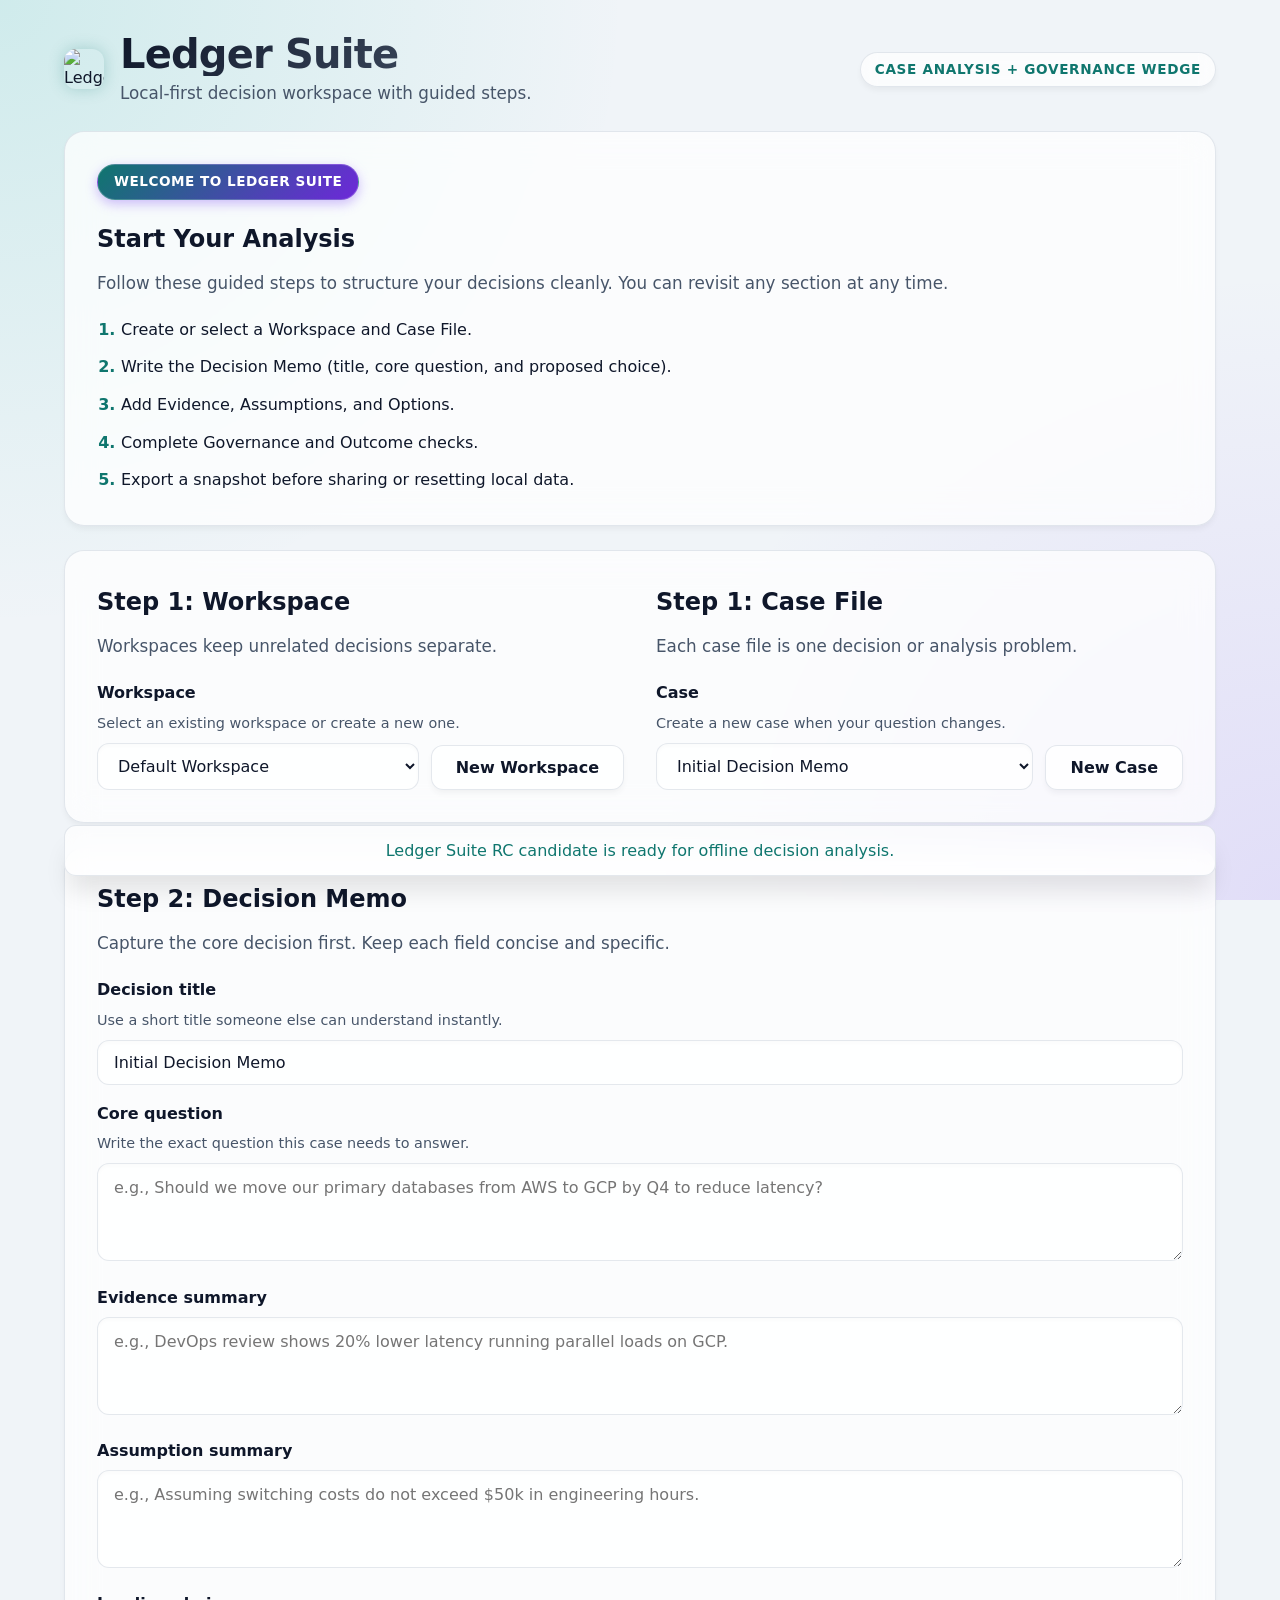
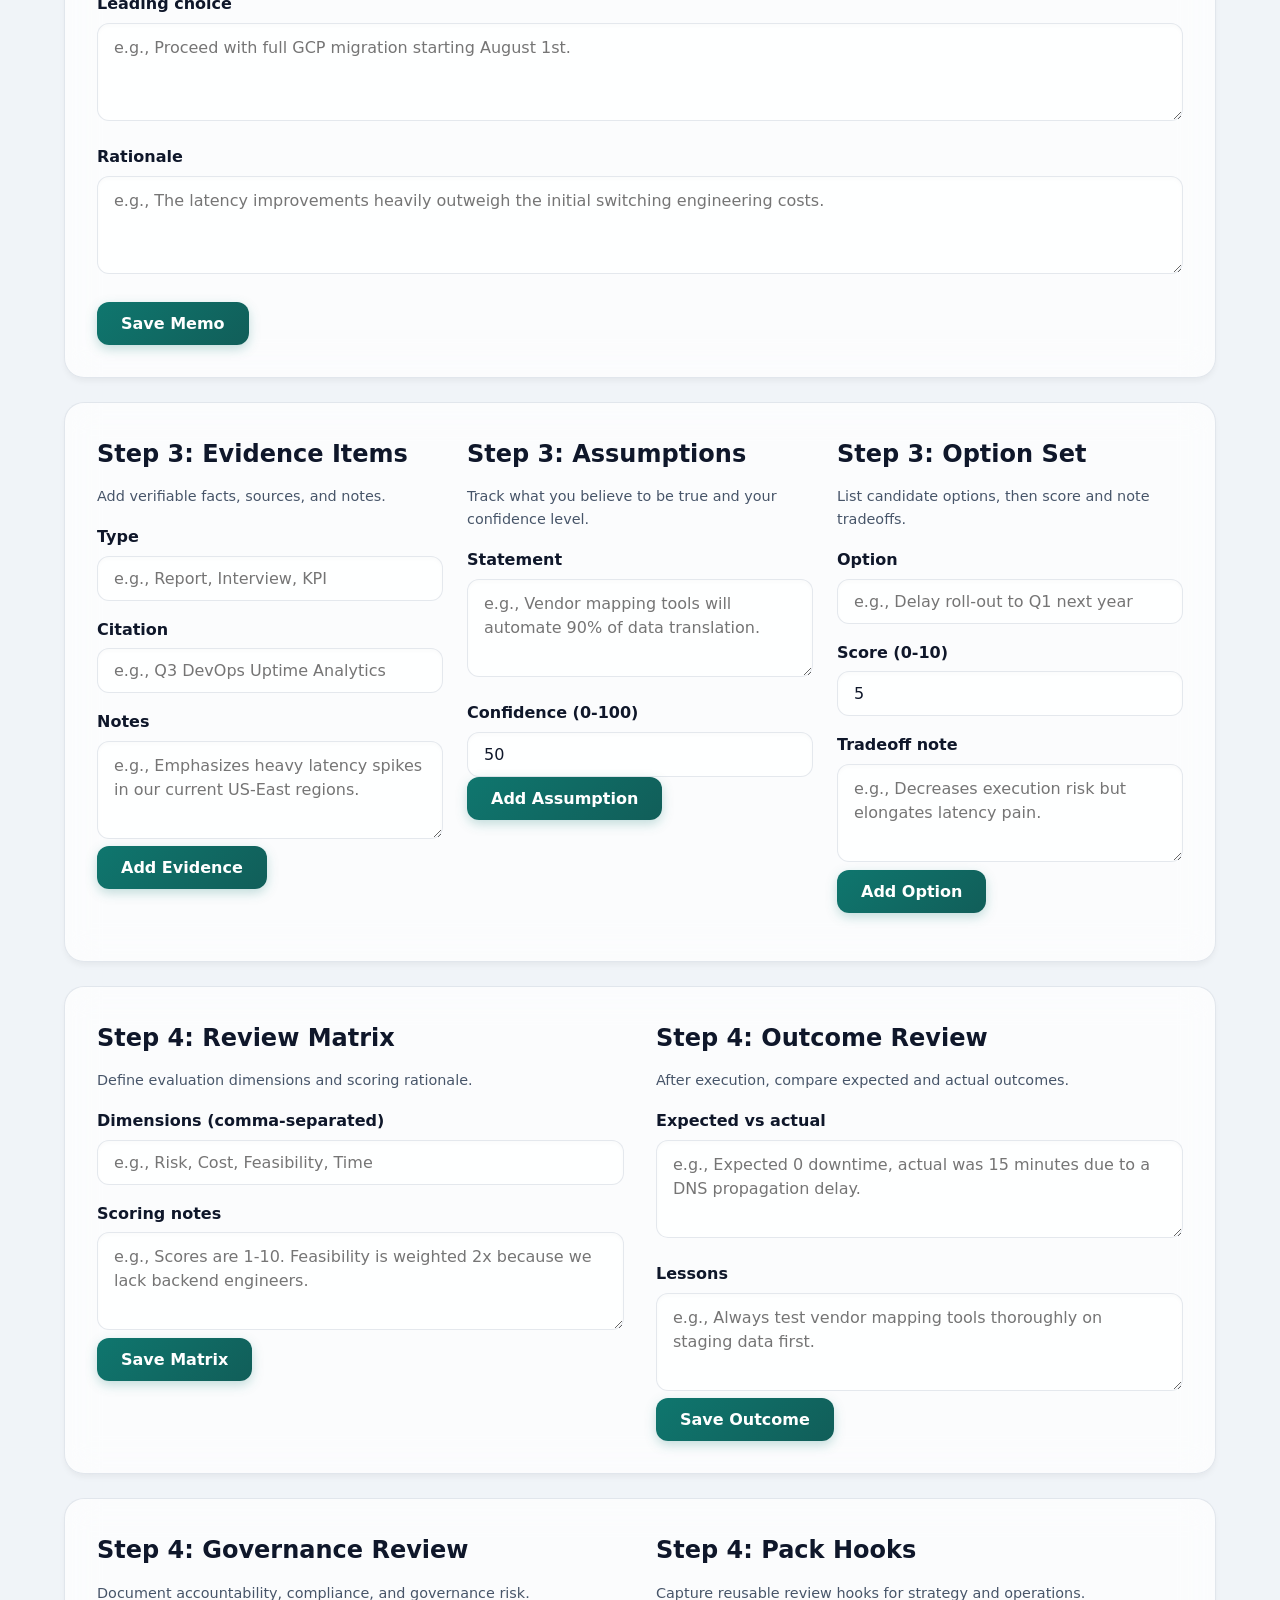
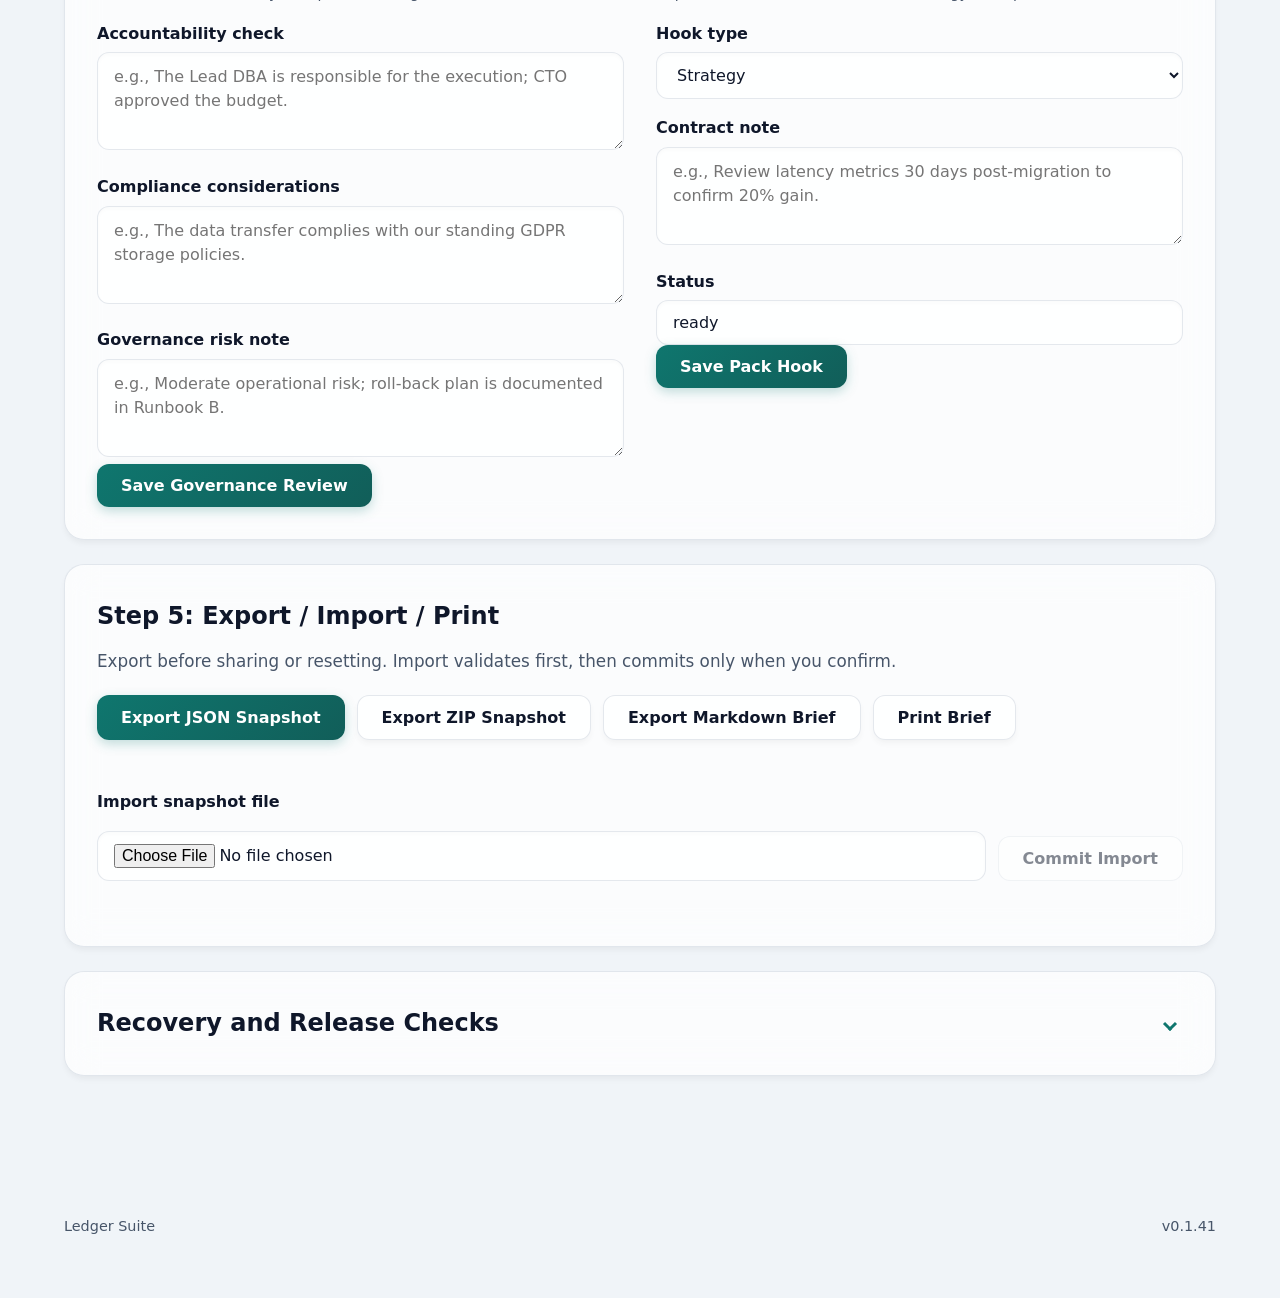
==== index.html @ b40a40df "Add files via upload" ====
<!doctype html>
<html lang="en">
  <head>
    <meta charset="UTF-8" />
    <meta name="viewport" content="width=device-width, initial-scale=1" />
    <meta name="theme-color" media="(prefers-color-scheme: light)" content="#f0f4f8" />
    <meta name="theme-color" media="(prefers-color-scheme: dark)" content="#0f172a" />
    <meta name="description" content="Ledger Suite: local-first decision workspace with guided steps and inline instructions." />
    <meta http-equiv="Content-Security-Policy" content="default-src 'self'; img-src 'self' data:; style-src 'self' 'unsafe-inline' https://fonts.googleapis.com; font-src 'self' https://fonts.gstatic.com data:; script-src 'self'; connect-src 'self'; object-src 'none'; base-uri 'self'; form-action 'self'" />
    <title>Ledger Suite</title>
    <link rel="icon" type="image/png" sizes="32x32" href=".resources/Ledger_32.png" />
    <link rel="apple-touch-icon" sizes="128x128" href=".resources/Ledger_128.png" />
    <link rel="manifest" href="manifest.webmanifest" />
    <!-- Modern Google Fonts -->
    <link rel="preconnect" href="https://fonts.googleapis.com" />
    <link rel="preconnect" href="https://fonts.gstatic.com" crossorigin />
    <link href="https://fonts.googleapis.com/css2?family=Outfit:wght@300;400;500;600;700&display=swap" rel="stylesheet" />
    <link rel="stylesheet" href="styles.css" />
  </head>
  <body>
    <a class="skip-link" href="#main-content">Skip to main content</a>

    <header class="app-header">
      <img src=".resources/Ledger_64.png" alt="Ledger Suite logo" width="40" height="40" />
      <div>
        <h1>Ledger Suite</h1>
        <p>Local-first decision workspace with guided steps.</p>
      </div>
      <span class="chip">Case Analysis + Governance Wedge</span>
    </header>

    <main id="main-content">
      <section class="panel">
        <div class="hero-badge">Welcome to Ledger Suite</div>
        <h2>Start Your Analysis</h2>
        <p class="panel-lead">Follow these guided steps to structure your decisions cleanly. You can revisit any section at any time.</p>
        <ol class="guide-list">
          <li>Create or select a Workspace and Case File.</li>
          <li>Write the Decision Memo (title, core question, and proposed choice).</li>
          <li>Add Evidence, Assumptions, and Options.</li>
          <li>Complete Governance and Outcome checks.</li>
          <li>Export a snapshot before sharing or resetting local data.</li>
        </ol>
      </section>

      <section class="panel split">
        <div>
          <h2>Step 1: Workspace</h2>
          <p class="panel-lead">Workspaces keep unrelated decisions separate.</p>
          <label for="workspace-select">Workspace</label>
          <p class="inline-help">Select an existing workspace or create a new one.</p>
          <div class="row">
            <select id="workspace-select" aria-label="Workspace"></select>
            <button id="new-workspace-btn" type="button" class="secondary">New Workspace</button>
          </div>
        </div>

        <div>
          <h2>Step 1: Case File</h2>
          <p class="panel-lead">Each case file is one decision or analysis problem.</p>
          <label for="case-select">Case</label>
          <p class="inline-help">Create a new case when your question changes.</p>
          <div class="row">
            <select id="case-select" aria-label="Case file"></select>
            <button id="new-case-btn" type="button" class="secondary">New Case</button>
          </div>
        </div>
      </section>

      <section class="panel">
        <h2>Step 2: Decision Memo</h2>
        <p class="panel-lead">Capture the core decision first. Keep each field concise and specific.</p>
        <form id="memo-form" novalidate>
          <label for="memo-title">Decision title</label>
          <p class="inline-help">Use a short title someone else can understand instantly.</p>
          <input id="memo-title" name="title" type="text" maxlength="120" required  placeholder="e.g., Migrate Infrastructure to GCP" />

          <label for="memo-question">Core question</label>
          <p class="inline-help">Write the exact question this case needs to answer.</p>
          <textarea id="memo-question" name="question" rows="3" maxlength="500" required placeholder="e.g., Should we move our primary databases from AWS to GCP by Q4 to reduce latency?" ></textarea>

          <label for="memo-evidence-summary">Evidence summary</label>
          <textarea id="memo-evidence-summary" name="evidenceSummary" rows="3" maxlength="1200" placeholder="e.g., DevOps review shows 20% lower latency running parallel loads on GCP." ></textarea>

          <label for="memo-assumption-summary">Assumption summary</label>
          <textarea id="memo-assumption-summary" name="assumptionSummary" rows="3" maxlength="1200" placeholder="e.g., Assuming switching costs do not exceed $50k in engineering hours." ></textarea>

          <label for="memo-choice">Leading choice</label>
          <textarea id="memo-choice" name="choice" rows="3" maxlength="800" placeholder="e.g., Proceed with full GCP migration starting August 1st." ></textarea>

          <label for="memo-rationale">Rationale</label>
          <textarea id="memo-rationale" name="rationale" rows="3" maxlength="1200" placeholder="e.g., The latency improvements heavily outweigh the initial switching engineering costs." ></textarea>

          <div class="actions" role="group" aria-label="Memo actions">
            <button type="submit">Save Memo</button>
          </div>
        </form>
      </section>

      <section class="panel split-three">
        <div>
          <h2>Step 3: Evidence Items</h2>
          <p class="inline-help">Add verifiable facts, sources, and notes.</p>
          <form id="evidence-form" novalidate>
            <label for="evidence-kind">Type</label>
            <input id="evidence-kind" name="kind" type="text" maxlength="40" placeholder="e.g., Report, Interview, KPI" required />
            <label for="evidence-citation">Citation</label>
            <input id="evidence-citation" name="citation" type="text" maxlength="140" required  placeholder="e.g., Q3 DevOps Uptime Analytics" />
            <label for="evidence-notes">Notes</label>
            <textarea id="evidence-notes" name="notes" rows="3" maxlength="500" placeholder="e.g., Emphasizes heavy latency spikes in our current US-East regions." ></textarea>
            <button type="submit">Add Evidence</button>
          </form>
          <ul id="evidence-list" class="item-list" aria-label="Evidence list"></ul>
        </div>

        <div>
          <h2>Step 3: Assumptions</h2>
          <p class="inline-help">Track what you believe to be true and your confidence level.</p>
          <form id="assumption-form" novalidate>
            <label for="assumption-statement">Statement</label>
            <textarea id="assumption-statement" name="statement" rows="3" maxlength="300" placeholder="e.g., Vendor mapping tools will automate 90% of data translation." required></textarea>
            <label for="assumption-confidence">Confidence (0-100)</label>
            <input id="assumption-confidence" name="confidence" type="number" min="0" max="100" step="1" value="50" required />
            <button type="submit">Add Assumption</button>
          </form>
          <ul id="assumption-list" class="item-list" aria-label="Assumption list"></ul>
        </div>

        <div>
          <h2>Step 3: Option Set</h2>
          <p class="inline-help">List candidate options, then score and note tradeoffs.</p>
          <form id="option-form" novalidate>
            <label for="option-name">Option</label>
            <input id="option-name" name="name" type="text" maxlength="80" required  placeholder="e.g., Delay roll-out to Q1 next year" />
            <label for="option-score">Score (0-10)</label>
            <input id="option-score" name="score" type="number" min="0" max="10" step="0.1" value="5" required />
            <label for="option-tradeoff">Tradeoff note</label>
            <textarea id="option-tradeoff" name="tradeoff" rows="3" maxlength="300" placeholder="e.g., Decreases execution risk but elongates latency pain." ></textarea>
            <button type="submit">Add Option</button>
          </form>
          <ul id="option-list" class="item-list" aria-label="Option list"></ul>
        </div>
      </section>

      <section class="panel split">
        <div>
          <h2>Step 4: Review Matrix</h2>
          <p class="inline-help">Define evaluation dimensions and scoring rationale.</p>
          <form id="matrix-form">
            <label for="matrix-dimensions">Dimensions (comma-separated)</label>
            <input id="matrix-dimensions" name="dimensions" type="text" maxlength="300" placeholder="e.g., Risk, Cost, Feasibility, Time" />
            <label for="matrix-notes">Scoring notes</label>
            <textarea id="matrix-notes" name="notes" rows="3" maxlength="600" placeholder="e.g., Scores are 1-10. Feasibility is weighted 2x because we lack backend engineers." ></textarea>
            <button type="submit">Save Matrix</button>
          </form>
        </div>

        <div>
          <h2>Step 4: Outcome Review</h2>
          <p class="inline-help">After execution, compare expected and actual outcomes.</p>
          <form id="outcome-form">
            <label for="outcome-expected">Expected vs actual</label>
            <textarea id="outcome-expected" name="expectedVsActual" rows="3" maxlength="700" placeholder="e.g., Expected 0 downtime, actual was 15 minutes due to a DNS propagation delay." ></textarea>
            <label for="outcome-lessons">Lessons</label>
            <textarea id="outcome-lessons" name="lessons" rows="3" maxlength="700" placeholder="e.g., Always test vendor mapping tools thoroughly on staging data first." ></textarea>
            <button type="submit">Save Outcome</button>
          </form>
        </div>
      </section>

      <section class="panel split">
        <div>
          <h2>Step 4: Governance Review</h2>
          <p class="inline-help">Document accountability, compliance, and governance risk.</p>
          <form id="governance-form">
            <label for="governance-accountability">Accountability check</label>
            <textarea id="governance-accountability" name="accountability" rows="3" maxlength="700" placeholder="e.g., The Lead DBA is responsible for the execution; CTO approved the budget." ></textarea>
            <label for="governance-compliance">Compliance considerations</label>
            <textarea id="governance-compliance" name="compliance" rows="3" maxlength="700" placeholder="e.g., The data transfer complies with our standing GDPR storage policies." ></textarea>
            <label for="governance-risk">Governance risk note</label>
            <textarea id="governance-risk" name="riskNote" rows="3" maxlength="700" placeholder="e.g., Moderate operational risk; roll-back plan is documented in Runbook B." ></textarea>
            <button type="submit">Save Governance Review</button>
          </form>
        </div>

        <div>
          <h2>Step 4: Pack Hooks</h2>
          <p class="inline-help">Capture reusable review hooks for strategy and operations.</p>
          <form id="pack-hook-form">
            <label for="pack-hook-type">Hook type</label>
            <select id="pack-hook-type" name="hookType">
              <option value="strategy">Strategy</option>
              <option value="operations">Operations</option>
              <option value="financial-performance">Financial/Performance</option>
              <option value="ethics-tradeoff">Ethics/Tradeoff</option>
              <option value="innovation-sustainability">Innovation/Sustainability</option>
            </select>
            <label for="pack-hook-contract">Contract note</label>
            <textarea id="pack-hook-contract" name="contractNote" rows="3" maxlength="600" placeholder="e.g., Review latency metrics 30 days post-migration to confirm 20% gain." ></textarea>
            <label for="pack-hook-status">Status</label>
            <input id="pack-hook-status" name="status" type="text" maxlength="60" value="ready"  placeholder="e.g., pending, ready, blocked" />
            <button type="submit">Save Pack Hook</button>
          </form>
          <ul id="pack-hook-list" class="item-list" aria-label="Pack hook list"></ul>
        </div>
      </section>

      <section class="panel">
        <h2>Step 5: Export / Import / Print</h2>
        <p class="panel-lead">Export before sharing or resetting. Import validates first, then commits only when you confirm.</p>
        <div class="actions">
          <button type="button" id="export-json-btn">Export JSON Snapshot</button>
          <button type="button" id="export-zip-btn" class="secondary">Export ZIP Snapshot</button>
          <button type="button" id="export-md-btn" class="secondary">Export Markdown Brief</button>
          <button type="button" id="print-brief-btn" class="secondary">Print Brief</button>
        </div>
        <p id="opfs-status" class="status" aria-live="polite"></p>
        <label for="import-file">Import snapshot file</label>
        <div class="row import-row">
          <input id="import-file" type="file" accept="application/json,.zip,application/zip" />
          <button id="commit-import-btn" type="button" class="secondary" disabled>Commit Import</button>
        </div>
        <p id="import-preview" class="status" aria-live="polite"></p>
      </section>

      <details class="panel expandable-panel">
        <summary>
          <h2>Recovery and Release Checks</h2>
          <span class="chevron"></span>
        </summary>
        <div class="panel-content">
          <p class="inline-help">Use these controls if local data is inconsistent, storage is full, or an update is pending.</p>
        <p id="storage-health">Storage usage: checking...</p>
        <div class="actions">
          <button type="button" id="run-repair-btn" class="secondary">Run Integrity Repair</button>
          <button type="button" id="reset-local-btn" class="secondary">Reset Local Data</button>
          <button type="button" id="clear-cache-btn" class="secondary">Clear App Cache</button>
          <button type="button" id="run-rc-check-btn">Run RC Check</button>
          <button type="button" id="apply-update-btn" disabled>Apply Update</button>
        </div>
        <p id="rc-check-output" class="status"></p>
        </div>
      </details>

      <article id="print-brief" class="print-brief" aria-label="Printable brief"></article>

      <p id="status" aria-live="polite" class="status global-status"></p>
    </main>

    <footer>
      <span>Ledger Suite</span>
      <span id="app-version">v0.1.41</span>
    </footer>

    <script src="app.js" defer></script>
  </body>
</html>
---- styles.css ----
:root {
  /* Premium Dynamic Theme - Light by Default */
  --bg-color: #f0f4f8;
  --text-main: #0f172a;
  --text-muted: #475569;
  --surface: rgba(255, 255, 255, 0.75);
  --surface-border: rgba(148, 163, 184, 0.25);
  --surface-hover: rgba(255, 255, 255, 0.95);
  
  --accent: #0f766e;
  --accent-hover: #115e59;
  --accent-glow: rgba(15, 118, 110, 0.25);
  --accent-secondary: #6d28d9;
  
  --danger: #ef4444;
  --danger-hover: #dc2626;

  --shadow-sm: 0 4px 6px -1px rgba(0, 0, 0, 0.05);
  --shadow-lg: 0 20px 25px -5px rgba(0, 0, 0, 0.1);
  
  --radius-sm: 8px;
  --radius-md: 12px;
  --radius-lg: 20px;
  --radius-full: 9999px;
  
  --transition: 0.3s cubic-bezier(0.4, 0, 0.2, 1);
  --font-family: 'Outfit', system-ui, -apple-system, sans-serif;
}

@media (prefers-color-scheme: dark) {
  :root {
    --bg-color: #0f172a;
    --text-main: #f8fafc;
    --text-muted: #94a3b8;
    --surface: rgba(30, 41, 59, 0.65);
    --surface-border: rgba(255, 255, 255, 0.08);
    --surface-hover: rgba(51, 65, 85, 0.85);
    
    --accent: #14b8a6;
    --accent-hover: #0d9488;
    --accent-glow: rgba(20, 184, 166, 0.4);
    --accent-secondary: #8b5cf6;
    
    --shadow-sm: 0 4px 6px -1px rgba(0, 0, 0, 0.3);
    --shadow-lg: 0 20px 25px -5px rgba(0, 0, 0, 0.5);
  }
}

* {
  box-sizing: border-box;
  margin: 0;
  padding: 0;
}

body {
  font-family: var(--font-family);
  color: var(--text-main);
  background-color: var(--bg-color);
  background-image: 
    radial-gradient(circle at 0% 0%, rgba(20, 184, 166, 0.15), transparent 40%),
    radial-gradient(circle at 100% 100%, rgba(139, 92, 246, 0.15), transparent 40%);
  background-attachment: fixed;
  min-height: 100vh;
  line-height: 1.6;
  -webkit-font-smoothing: antialiased;
  padding-bottom: 40px;
}

.skip-link {
  position: absolute;
  left: -999px;
  top: 16px;
  z-index: 1000;
  background: var(--accent);
  color: #fff;
  padding: 12px 20px;
  border-radius: var(--radius-md);
  font-weight: 600;
  text-decoration: none;
  box-shadow: var(--shadow-lg);
  transition: left var(--transition);
  touch-action: manipulation;
}

.skip-link:focus {
  left: 16px;
}

.app-header {
  max-width: 1200px;
  margin: 32px auto 24px;
  padding: 0 24px;
  display: flex;
  gap: 16px;
  align-items: center;
  animation: slideDown 0.6s ease-out backwards;
}

.app-header img {
  border-radius: var(--radius-md);
  box-shadow: 0 0 15px var(--accent-glow);
  transition: transform var(--transition);
}

.app-header img:hover {
  transform: rotate(-10deg) scale(1.1);
}

h1 {
  font-size: clamp(1.75rem, 4vw, 2.5rem);
  font-weight: 700;
  letter-spacing: -0.02em;
  background: linear-gradient(135deg, var(--text-main), var(--text-muted));
  -webkit-background-clip: text;
  background-clip: text;
  -webkit-text-fill-color: transparent;
  line-height: 1.1;
  margin-bottom: 4px;
}

h2 {
  font-size: clamp(1.25rem, 2.5vw, 1.5rem);
  font-weight: 600;
  margin-bottom: 12px;
  color: var(--text-main);
}

p {
  color: var(--text-muted);
}

.app-header p {
  font-size: 1.05rem;
  font-weight: 400;
}

.chip {
  margin-left: auto;
  background: var(--surface);
  border: 1px solid var(--surface-border);
  color: var(--accent);
  border-radius: var(--radius-full);
  padding: 6px 14px;
  font-size: 0.85rem;
  font-weight: 600;
  letter-spacing: 0.05em;
  text-transform: uppercase;
  backdrop-filter: blur(8px);
  -webkit-backdrop-filter: blur(8px);
  box-shadow: var(--shadow-sm);
  animation: fadeIn 0.8s ease-out backwards;
}

/* Main Layout */
main {
  max-width: 1200px;
  margin: 0 auto;
  padding: 0 24px;
  display: grid;
  gap: 24px;
}

/* Glassmorphism Panels */
.panel {
  background: var(--surface);
  backdrop-filter: blur(16px);
  -webkit-backdrop-filter: blur(16px);
  border: 1px solid var(--surface-border);
  border-radius: var(--radius-lg);
  padding: clamp(20px, 4vw, 32px);
  box-shadow: var(--shadow-sm);
  transition: transform var(--transition), box-shadow var(--transition);
  animation: slideUp 0.6s ease-out backwards;
}

.panel:hover {
  transform: translateY(-2px);
  box-shadow: var(--shadow-lg);
}

/* Badge styling */

.hero-badge {
  display: inline-block;
  background: linear-gradient(135deg, var(--accent), var(--accent-secondary));
  padding: 6px 16px;
  border-radius: var(--radius-full);
  font-size: 0.85rem;
  font-weight: 700;
  letter-spacing: 0.5px;
  text-transform: uppercase;
  color: white;
  margin-bottom: 20px;
  box-shadow: 0 4px 12px rgba(139, 92, 246, 0.4);
  backdrop-filter: blur(12px);
  border: 1px solid rgba(255,255,255,0.2);
}

.expandable-panel summary {
  list-style: none;
  cursor: pointer;
  display: flex;
  justify-content: space-between;
  align-items: center;
  outline: none;
}
.expandable-panel summary::-webkit-details-marker {
  display: none;
}
.expandable-panel summary h2 {
  margin-bottom: 0;
}
.expandable-panel summary .chevron {
  display: block;
  width: 10px;
  height: 10px;
  border-right: 3px solid var(--accent);
  border-bottom: 3px solid var(--accent);
  transform: rotate(45deg);
  transition: transform var(--transition);
  margin-right: 8px;
}
.expandable-panel[open] summary .chevron {
  transform: rotate(225deg);
  margin-top: 4px;
}
.expandable-panel .panel-content {
  margin-top: 20px;
  border-top: 1px solid var(--surface-border);
  padding-top: 20px;
  animation: fadeIn 0.4s ease-out;
}

/* Stagger Animations */
.panel:nth-child(1) { animation-delay: 0.1s; }
.panel:nth-child(2) { animation-delay: 0.2s; }
.panel:nth-child(3) { animation-delay: 0.3s; }
.panel:nth-child(4) { animation-delay: 0.4s; }
.panel:nth-child(5) { animation-delay: 0.5s; }
.panel:nth-child(6) { animation-delay: 0.6s; }
.panel:nth-child(7) { animation-delay: 0.7s; }

.panel-lead {
  font-size: 1.05rem;
  margin-bottom: 20px;
}

.inline-help {
  font-size: 0.9rem;
  margin-bottom: 8px;
}

.guide-list {
  padding-left: 24px;
  display: grid;
  gap: 12px;
}

.guide-list li {
  color: var(--text-main);
  font-weight: 500;
}

.guide-list li::marker {
  color: var(--accent);
  font-weight: 700;
}

/* Grid Layouts */
.split {
  display: grid;
  grid-template-columns: 1fr 1fr;
  gap: 32px;
}

.split-three {
  display: grid;
  grid-template-columns: repeat(3, 1fr);
  gap: 24px;
}

/* Form Controls */
label {
  display: block;
  font-weight: 600;
  margin: 16px 0 6px;
  color: var(--text-main);
}

input,
textarea,
select,
button {
  font-family: inherit;
  font-size: 1rem;
  touch-action: manipulation;
}

input,
textarea,
select {
  width: 100%;
  background: var(--surface);
  color: var(--text-main);
  border: 1px solid var(--surface-border);
  border-radius: var(--radius-md);
  padding: 12px 16px;
  transition: all var(--transition);
  box-shadow: inset 0 2px 4px rgba(0,0,0,0.02);
}

textarea {
  resize: vertical;
  min-height: 80px;
  line-height: 1.5;
}

input:focus,
textarea:focus,
select:focus {
  outline: none;
  border-color: var(--accent);
  box-shadow: 0 0 0 3px var(--accent-glow);
  background: var(--surface-hover);
}

/* Buttons */
.row {
  display: grid;
  grid-template-columns: 1fr auto;
  gap: 12px;
  align-items: end;
}

.actions {
  margin-top: 20px;
  display: flex;
  gap: 12px;
  flex-wrap: wrap;
}

button {
  border: none;
  background: linear-gradient(135deg, var(--accent), var(--accent-hover));
  color: #fff;
  font-weight: 600;
  padding: 12px 24px;
  border-radius: var(--radius-md);
  cursor: pointer;
  display: inline-flex;
  align-items: center;
  justify-content: center;
  gap: 8px;
  transition: all var(--transition);
  box-shadow: 0 4px 12px var(--accent-glow);
  position: relative;
  overflow: hidden;
}

button::after {
  content: '';
  position: absolute;
  top: 0;
  left: -100%;
  width: 100%;
  height: 100%;
  background: linear-gradient(90deg, transparent, rgba(255,255,255,0.25), transparent);
  transition: left 0.5s ease;
}

button:hover::after {
  left: 100%;
}

button:hover {
  transform: translateY(-2px);
  box-shadow: 0 6px 16px var(--accent-glow);
}

button:active {
  transform: translateY(0);
}

button.secondary {
  background: var(--surface);
  color: var(--text-main);
  border: 1px solid var(--surface-border);
  box-shadow: var(--shadow-sm);
}

button.secondary:hover {
  background: var(--surface-hover);
  border-color: var(--text-muted);
}

button:disabled {
  opacity: 0.5;
  cursor: not-allowed;
  transform: none;
  box-shadow: none;
}

/* Lists */
.item-list {
  margin-top: 16px;
  padding-left: 0;
  list-style: none;
  max-height: 200px;
  overflow-y: auto;
  display: flex;
  flex-direction: column;
  gap: 8px;
  scroll-padding: 8px;
}

.item-list li {
  background: var(--surface-border);
  padding: 10px 14px;
  border-radius: var(--radius-sm);
  font-size: 0.95rem;
  border-left: 4px solid var(--accent);
  animation: slideIn 0.3s ease-out backwards;
}

/* Status Elements */
.status {
  margin-top: 12px;
  font-size: 0.9rem;
  color: var(--accent);
  min-height: 1.5em;
  font-weight: 500;
}

.global-status {
  text-align: center;
  font-size: 1rem;
  padding: 12px;
  background: var(--surface);
  border-radius: var(--radius-md);
  border: 1px solid var(--surface-border);
  backdrop-filter: blur(12px);
  -webkit-backdrop-filter: blur(12px);
  position: sticky;
  bottom: 24px;
  z-index: 10;
  box-shadow: var(--shadow-lg);
  margin-top: 24px;
}

.global-status:empty {
  display: none;
}

.import-row {
  margin-top: 16px;
}

.print-brief {
  display: none;
  padding: 40px;
  background: #fff;
  color: #000;
  border-radius: var(--radius-md);
}

.print-brief h2,
.print-brief h3 {
  margin-top: 20px;
  color: #000;
}

.print-brief ul {
  padding-left: 20px;
}

footer {
  max-width: 1200px;
  margin: 40px auto 20px;
  padding: 0 24px;
  display: flex;
  justify-content: space-between;
  color: var(--text-muted);
  font-size: 0.9rem;
  font-weight: 500;
}

/* Animations */
@keyframes fadeIn {
  from { opacity: 0; }
  to { opacity: 1; }
}

@keyframes slideDown {
  from { opacity: 0; transform: translateY(-20px); }
  to { opacity: 1; transform: translateY(0); }
}

@keyframes slideUp {
  from { opacity: 0; transform: translateY(20px); }
  to { opacity: 1; transform: translateY(0); }
}

@keyframes slideIn {
  from { opacity: 0; transform: translateX(-10px); }
  to { opacity: 1; transform: translateX(0); }
}

/* Scrollbar Styling */
::-webkit-scrollbar {
  width: 8px;
  height: 8px;
}

::-webkit-scrollbar-track {
  background: transparent;
}

::-webkit-scrollbar-thumb {
  background: rgba(148, 163, 184, 0.4);
  border-radius: var(--radius-full);
}

::-webkit-scrollbar-thumb:hover {
  background: rgba(148, 163, 184, 0.6);
}

/* Responsive */
@media (prefers-reduced-motion: reduce) {
  *, ::before, ::after {
    animation-duration: 0.01ms !important;
    animation-iteration-count: 1 !important;
    transition-duration: 0.01ms !important;
    scroll-behavior: auto !important;
  }
}

@media (max-width: 992px) {
  .split, .split-three {
    grid-template-columns: 1fr;
    gap: 24px;
  }
}

@media (max-width: 768px) {
  .app-header {
    flex-wrap: wrap;
    margin-top: 16px;
    padding: 0 16px;
  }
  
  .chip {
    margin-left: 0;
    margin-top: 8px;
  }
  
  main {
    padding: 0 16px;
    gap: 16px;
  }
  
  .panel {
    padding: 24px 16px;
  }
  
  .row {
    grid-template-columns: 1fr;
    display: grid;
  }
  
  .actions {
    flex-direction: column;
    align-items: stretch;
  }
  
  button {
    width: 100%;
    justify-content: center;
  }
  
  footer {
    padding: 0 16px;
  }
}

@media print {
  body {
    background: #fff !important;
    color: #000 !important;
    padding: 0 !important;
  }
  
  .app-header, .panel, .global-status, footer, .skip-link {
    display: none !important;
  }
  
  main {
    display: block;
    max-width: none;
    padding: 0;
    margin: 0;
  }
  
  .print-brief {
    display: block;
    padding: 0;
    border: none;
    box-shadow: none;
  }
}
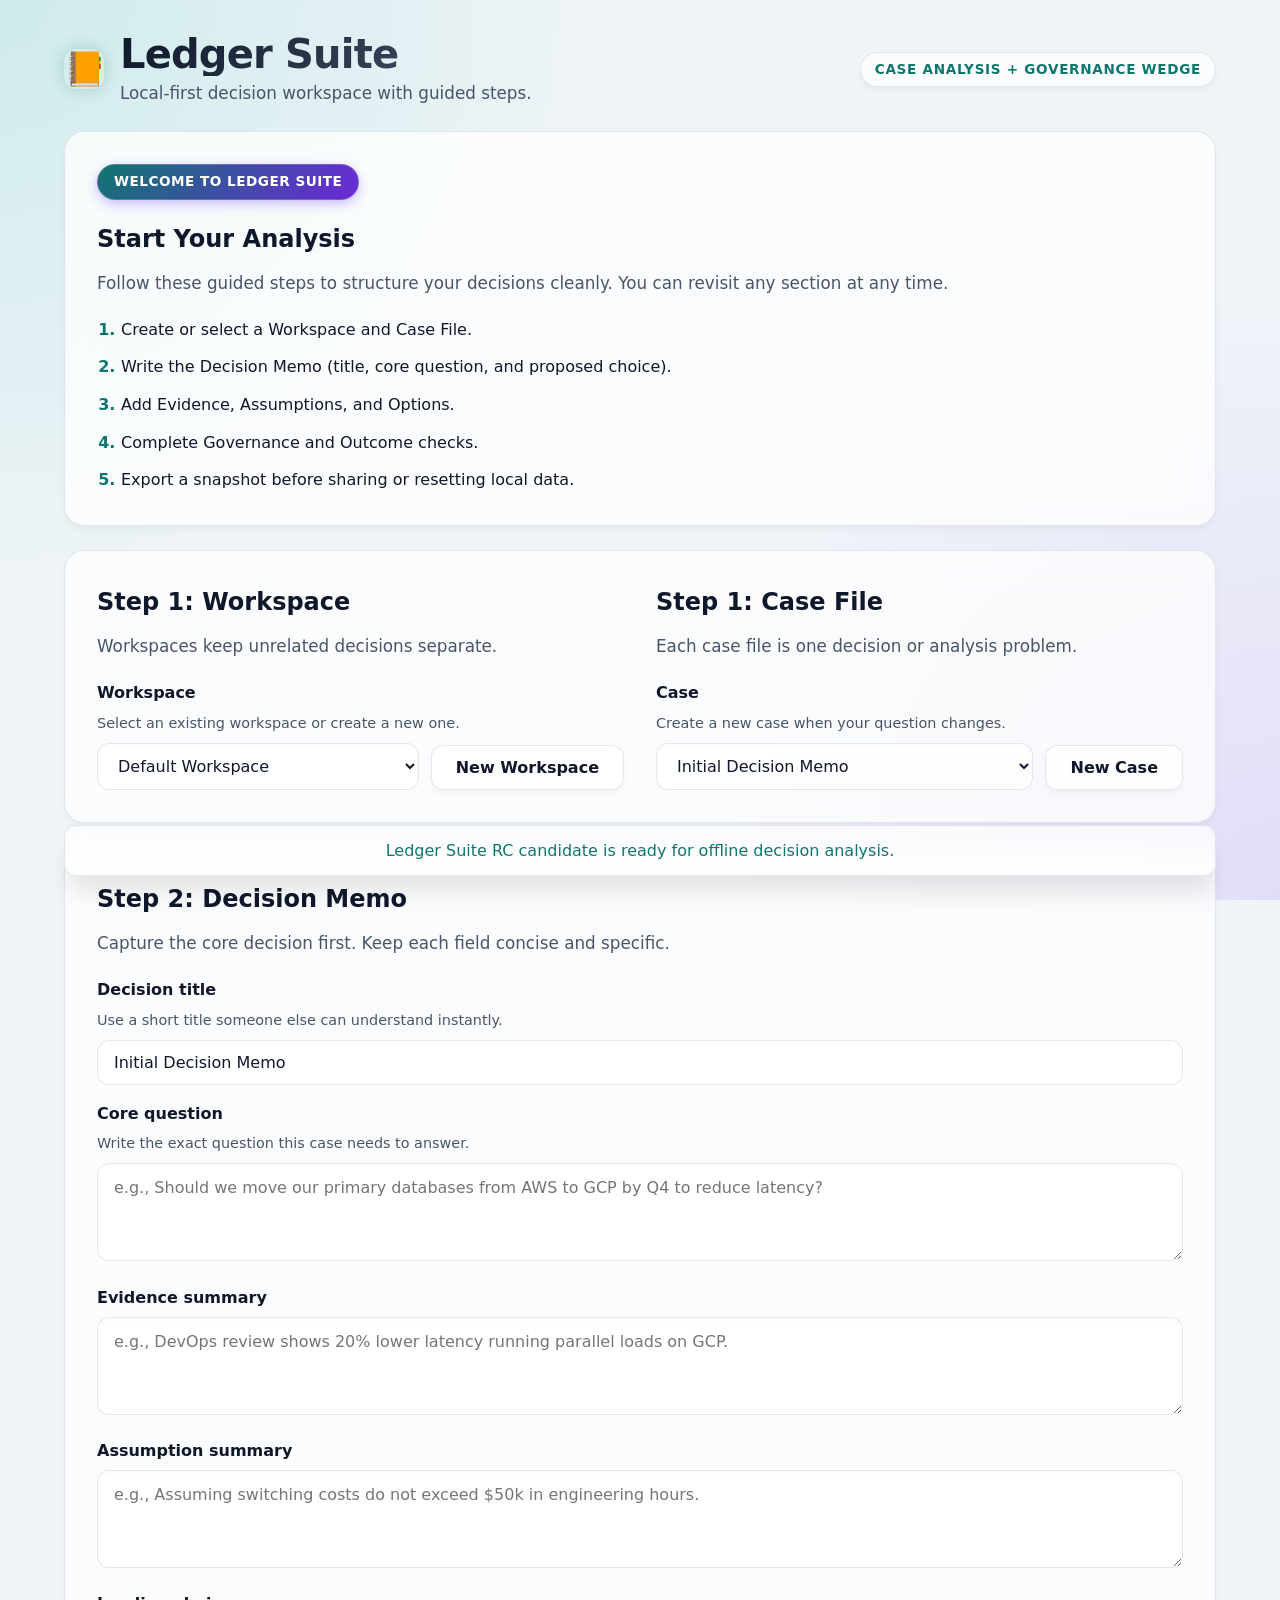
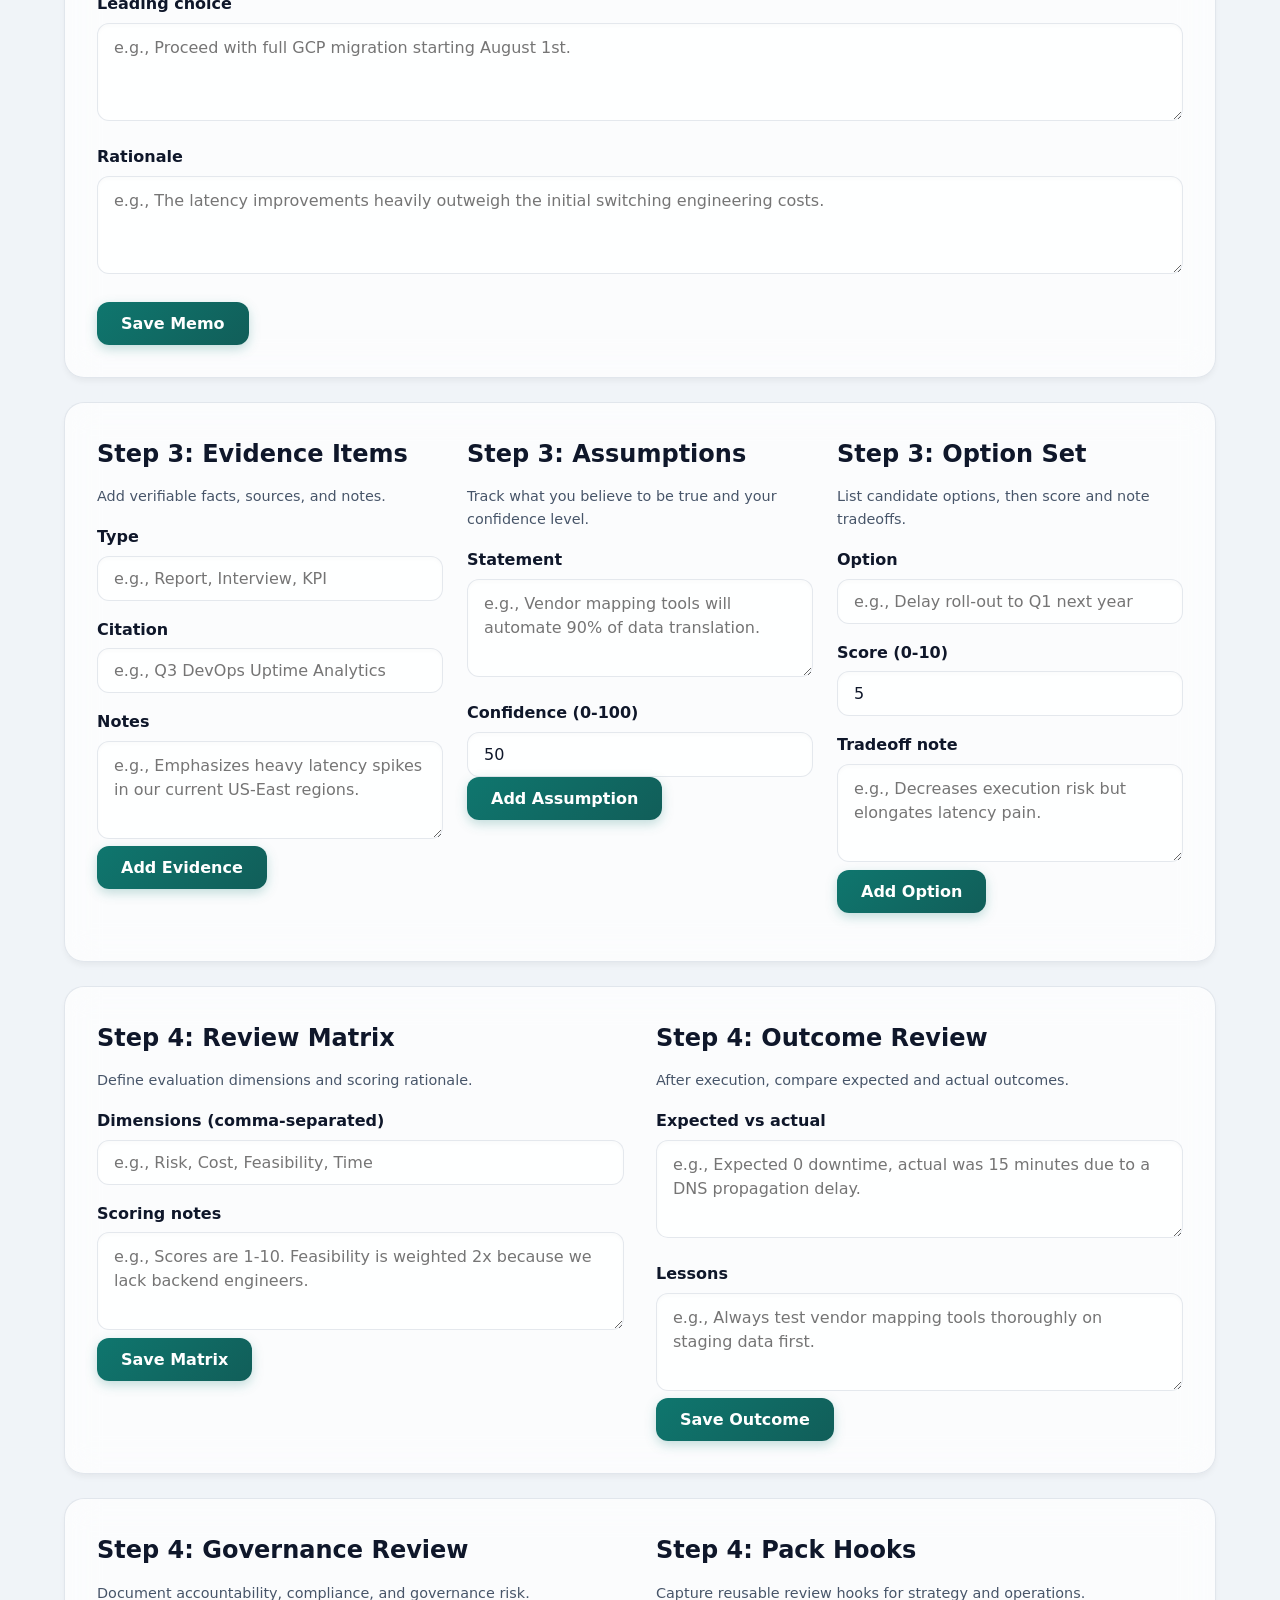
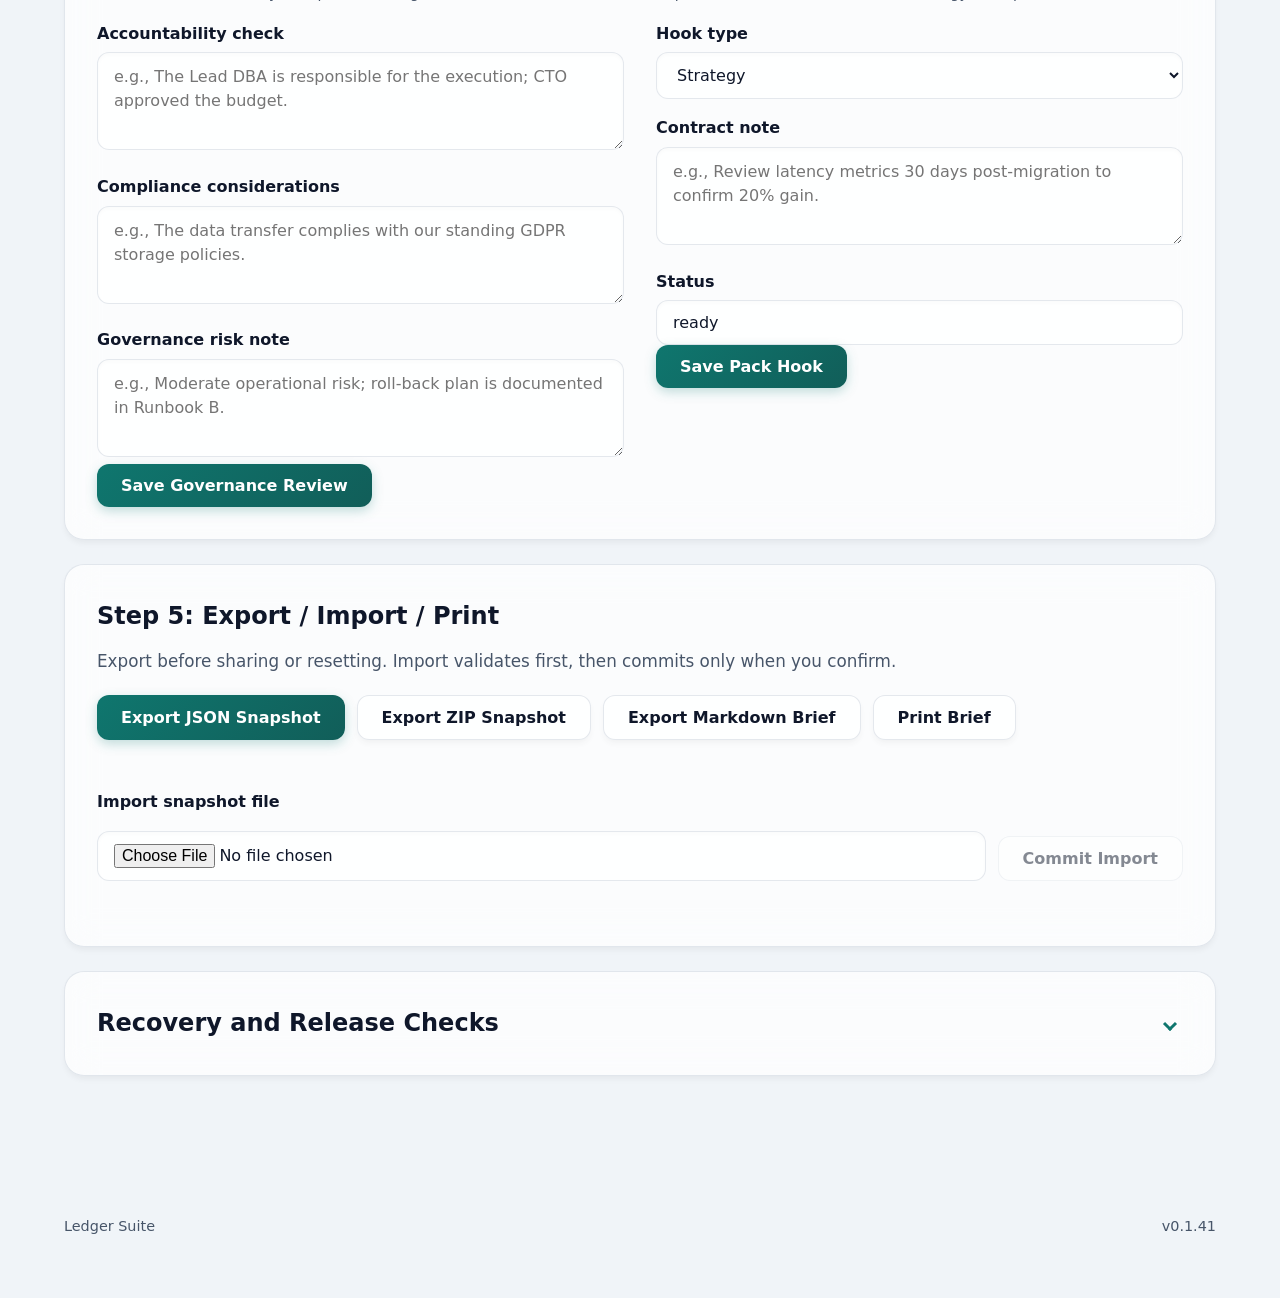
==== commit 86b2c80e: "fix: Consolidate resources directories and update paths - Moved `screenshot.png` from `.resources` t" ====
--- a/index.html
+++ b/index.html
@@ -8,8 +8,8 @@
     <meta name="description" content="Ledger Suite: local-first decision workspace with guided steps and inline instructions." />
     <meta http-equiv="Content-Security-Policy" content="default-src 'self'; img-src 'self' data:; style-src 'self' 'unsafe-inline' https://fonts.googleapis.com; font-src 'self' https://fonts.gstatic.com data:; script-src 'self'; connect-src 'self'; object-src 'none'; base-uri 'self'; form-action 'self'" />
     <title>Ledger Suite</title>
-    <link rel="icon" type="image/png" sizes="32x32" href=".resources/Ledger_32.png" />
-    <link rel="apple-touch-icon" sizes="128x128" href=".resources/Ledger_128.png" />
+    <link rel="icon" type="image/png" sizes="32x32" href="resources/Ledger_32.png" />
+    <link rel="apple-touch-icon" sizes="128x128" href="resources/Ledger_128.png" />
     <link rel="manifest" href="manifest.webmanifest" />
     <!-- Modern Google Fonts -->
     <link rel="preconnect" href="https://fonts.googleapis.com" />
@@ -21,7 +21,7 @@
     <a class="skip-link" href="#main-content">Skip to main content</a>
 
     <header class="app-header">
-      <img src=".resources/Ledger_64.png" alt="Ledger Suite logo" width="40" height="40" />
+      <img src="resources/Ledger_64.png" alt="Ledger Suite logo" width="40" height="40" />
       <div>
         <h1>Ledger Suite</h1>
         <p>Local-first decision workspace with guided steps.</p>
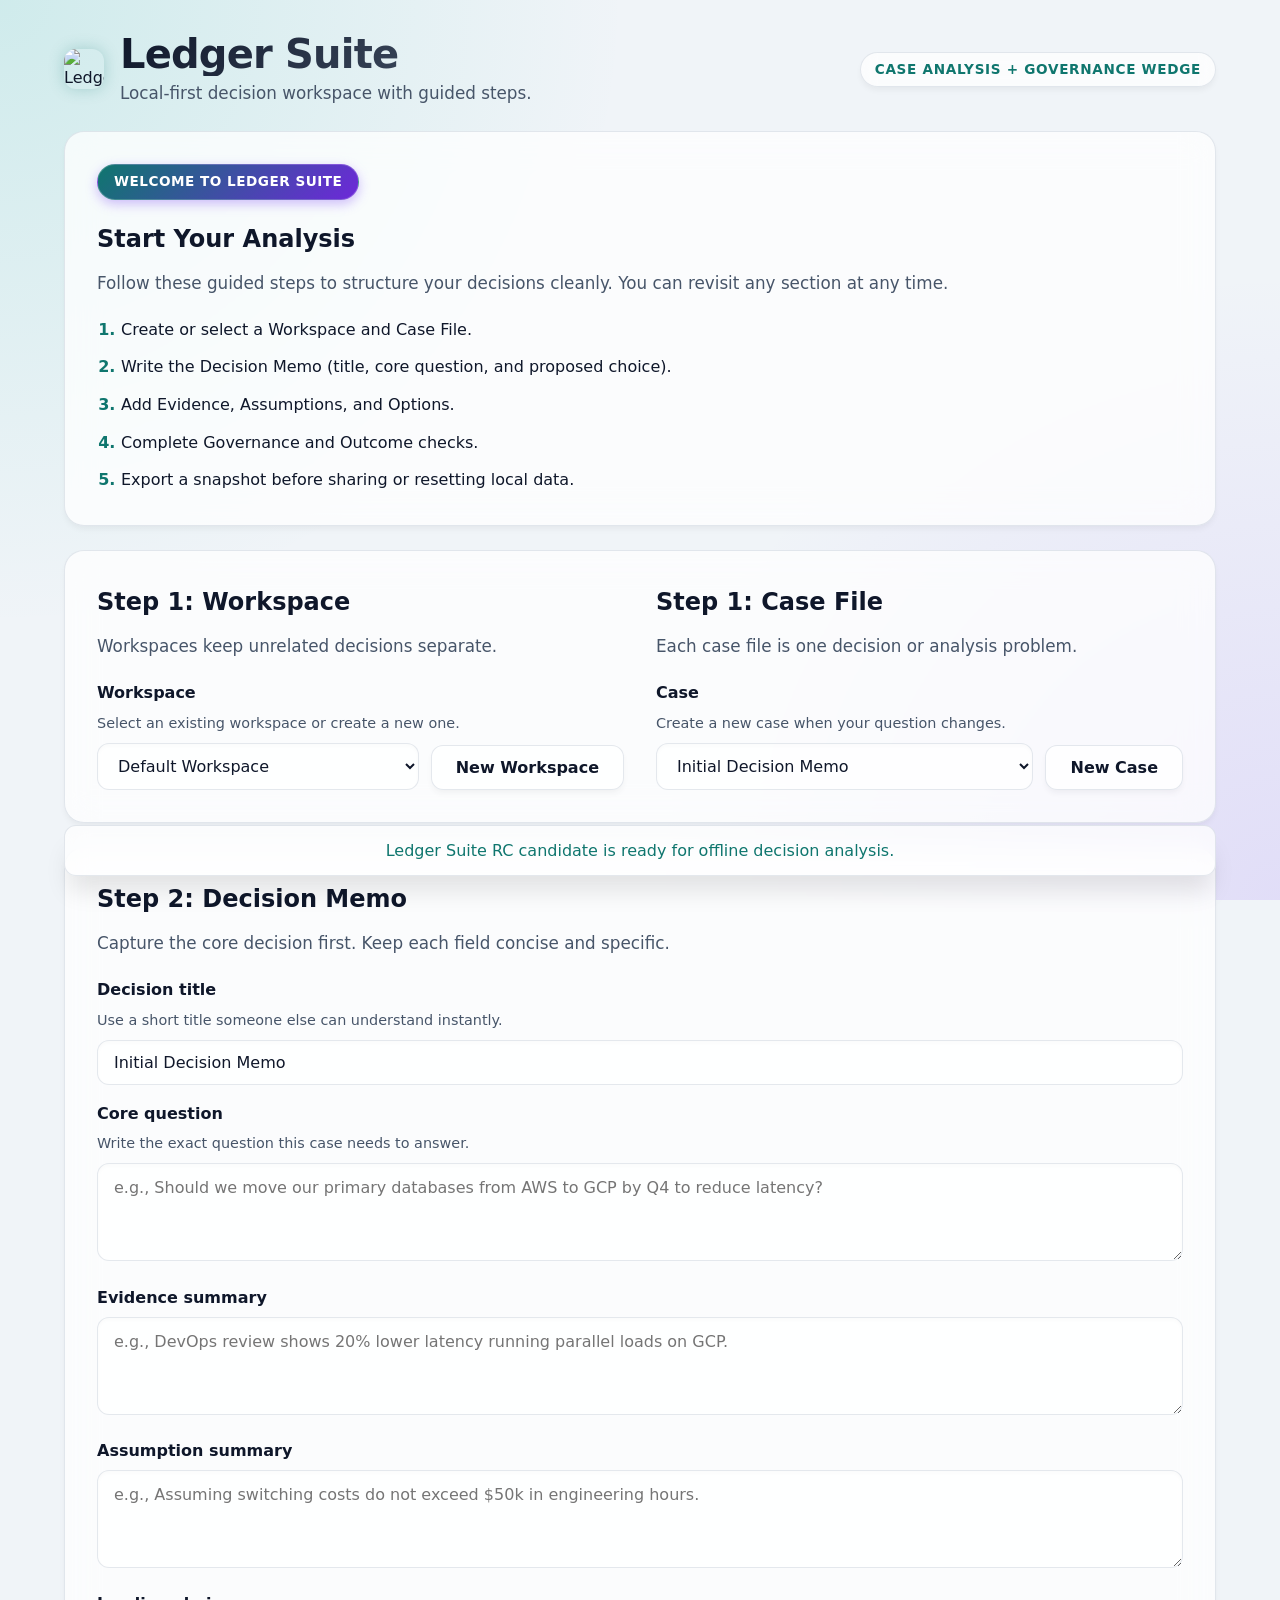
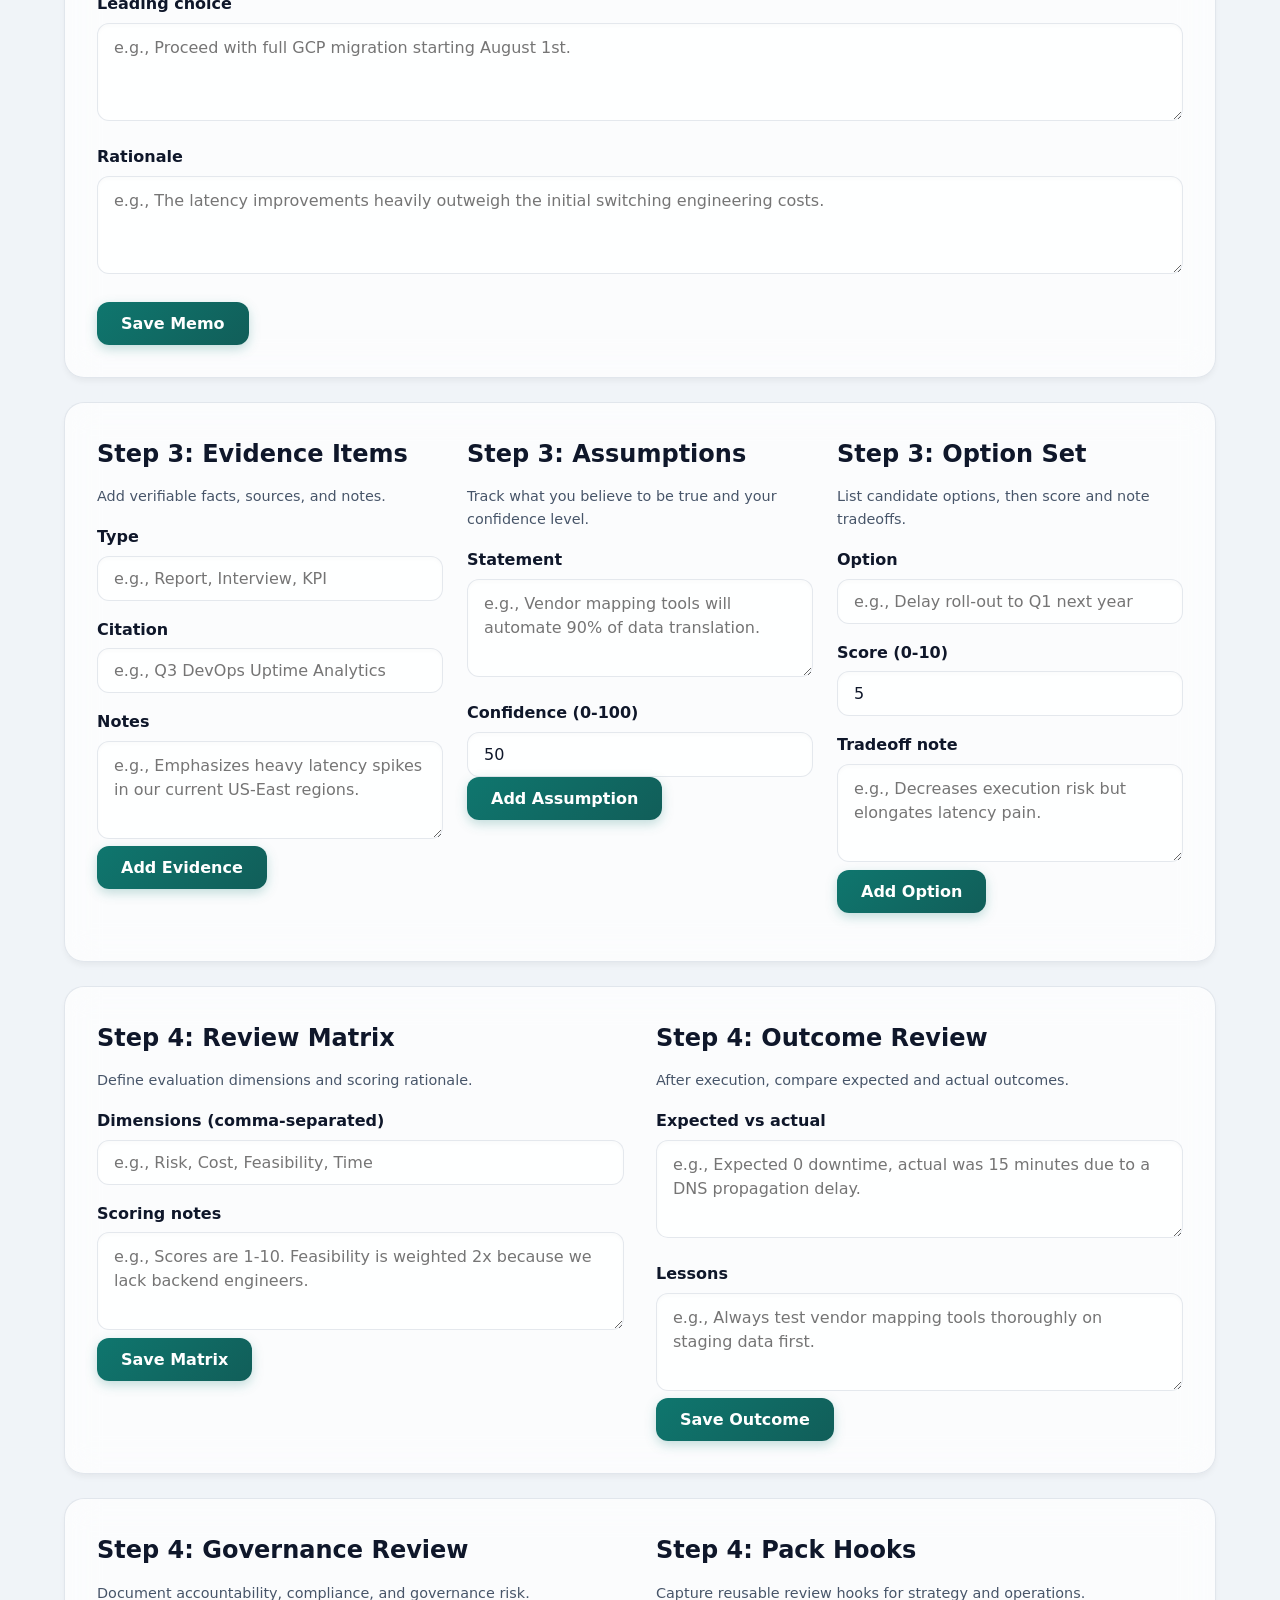
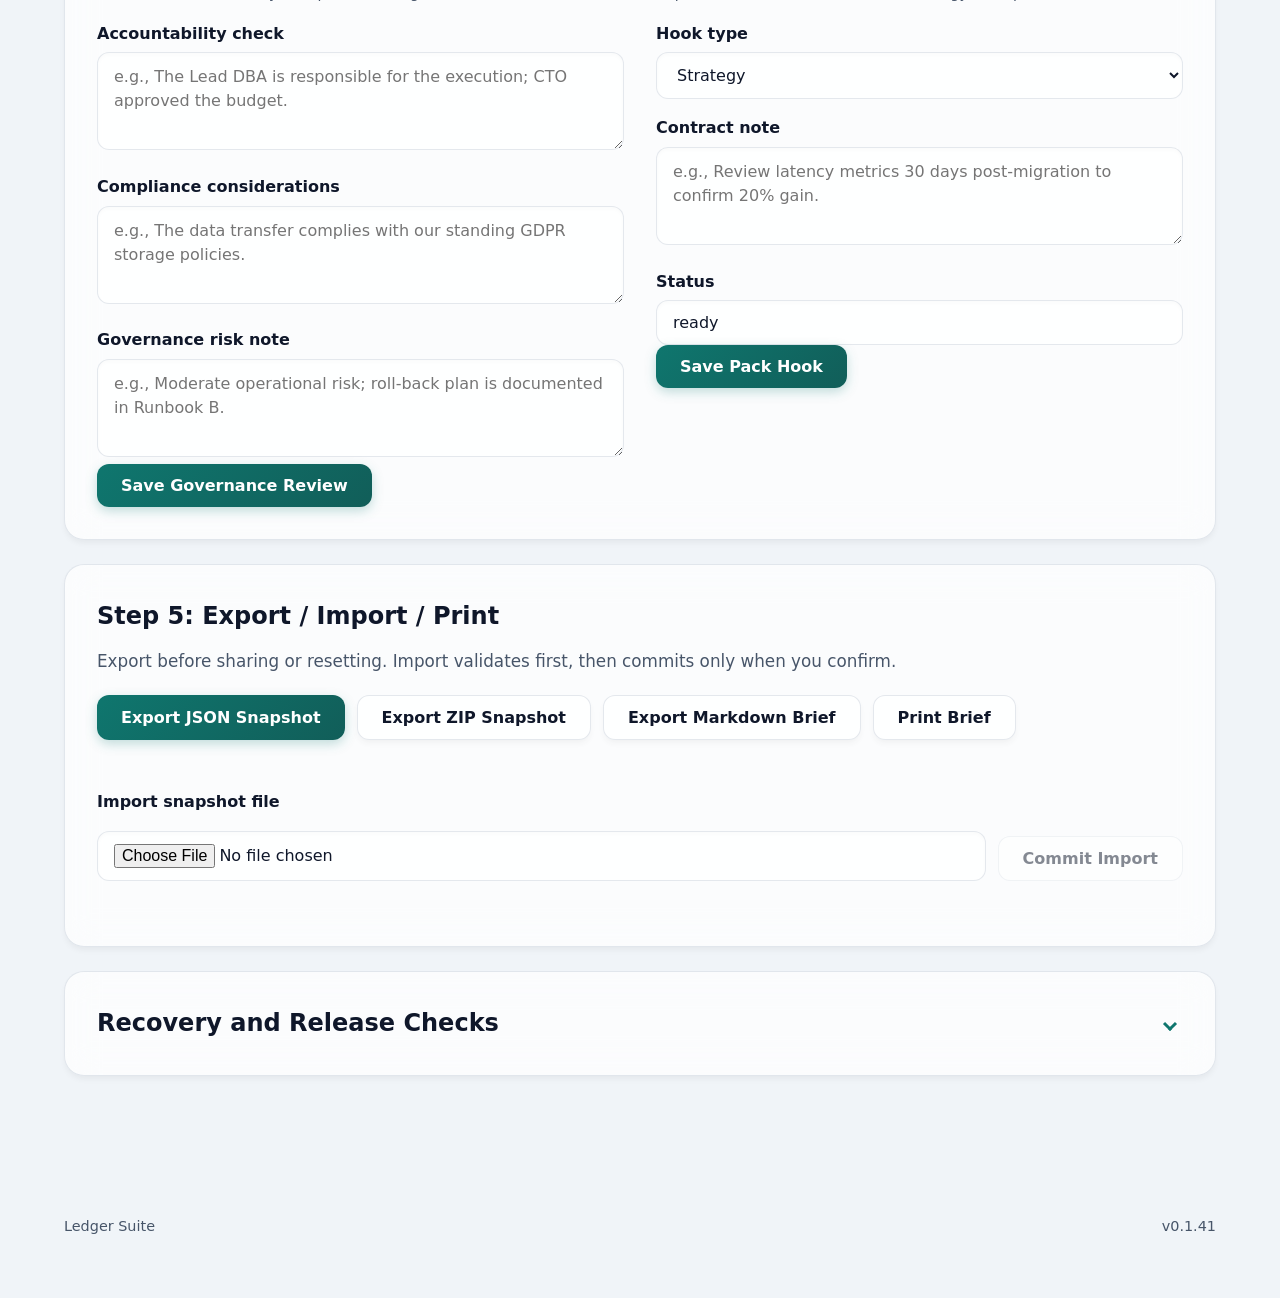
==== commit bf109559: "docs: update screenshot and bump version - Retaken the screenshot to show the complete form and prop" ====
--- a/index.html
+++ b/index.html
@@ -8,8 +8,8 @@
     <meta name="description" content="Ledger Suite: local-first decision workspace with guided steps and inline instructions." />
     <meta http-equiv="Content-Security-Policy" content="default-src 'self'; img-src 'self' data:; style-src 'self' 'unsafe-inline' https://fonts.googleapis.com; font-src 'self' https://fonts.gstatic.com data:; script-src 'self'; connect-src 'self'; object-src 'none'; base-uri 'self'; form-action 'self'" />
     <title>Ledger Suite</title>
-    <link rel="icon" type="image/png" sizes="32x32" href="resources/Ledger_32.png" />
-    <link rel="apple-touch-icon" sizes="128x128" href="resources/Ledger_128.png" />
+    <link rel="icon" type="image/png" sizes="32x32" href=".resources/Ledger_32.png" />
+    <link rel="apple-touch-icon" sizes="128x128" href=".resources/Ledger_128.png" />
     <link rel="manifest" href="manifest.webmanifest" />
     <!-- Modern Google Fonts -->
     <link rel="preconnect" href="https://fonts.googleapis.com" />
@@ -21,7 +21,7 @@
     <a class="skip-link" href="#main-content">Skip to main content</a>
 
     <header class="app-header">
-      <img src="resources/Ledger_64.png" alt="Ledger Suite logo" width="40" height="40" />
+      <img src=".resources/Ledger_64.png" alt="Ledger Suite logo" width="40" height="40" />
       <div>
         <h1>Ledger Suite</h1>
         <p>Local-first decision workspace with guided steps.</p>
@@ -249,7 +249,7 @@
 
     <footer>
       <span>Ledger Suite</span>
-      <span id="app-version">v0.1.41</span>
+      <span id="app-version">v0.1.42</span>
     </footer>
 
     <script src="app.js" defer></script>
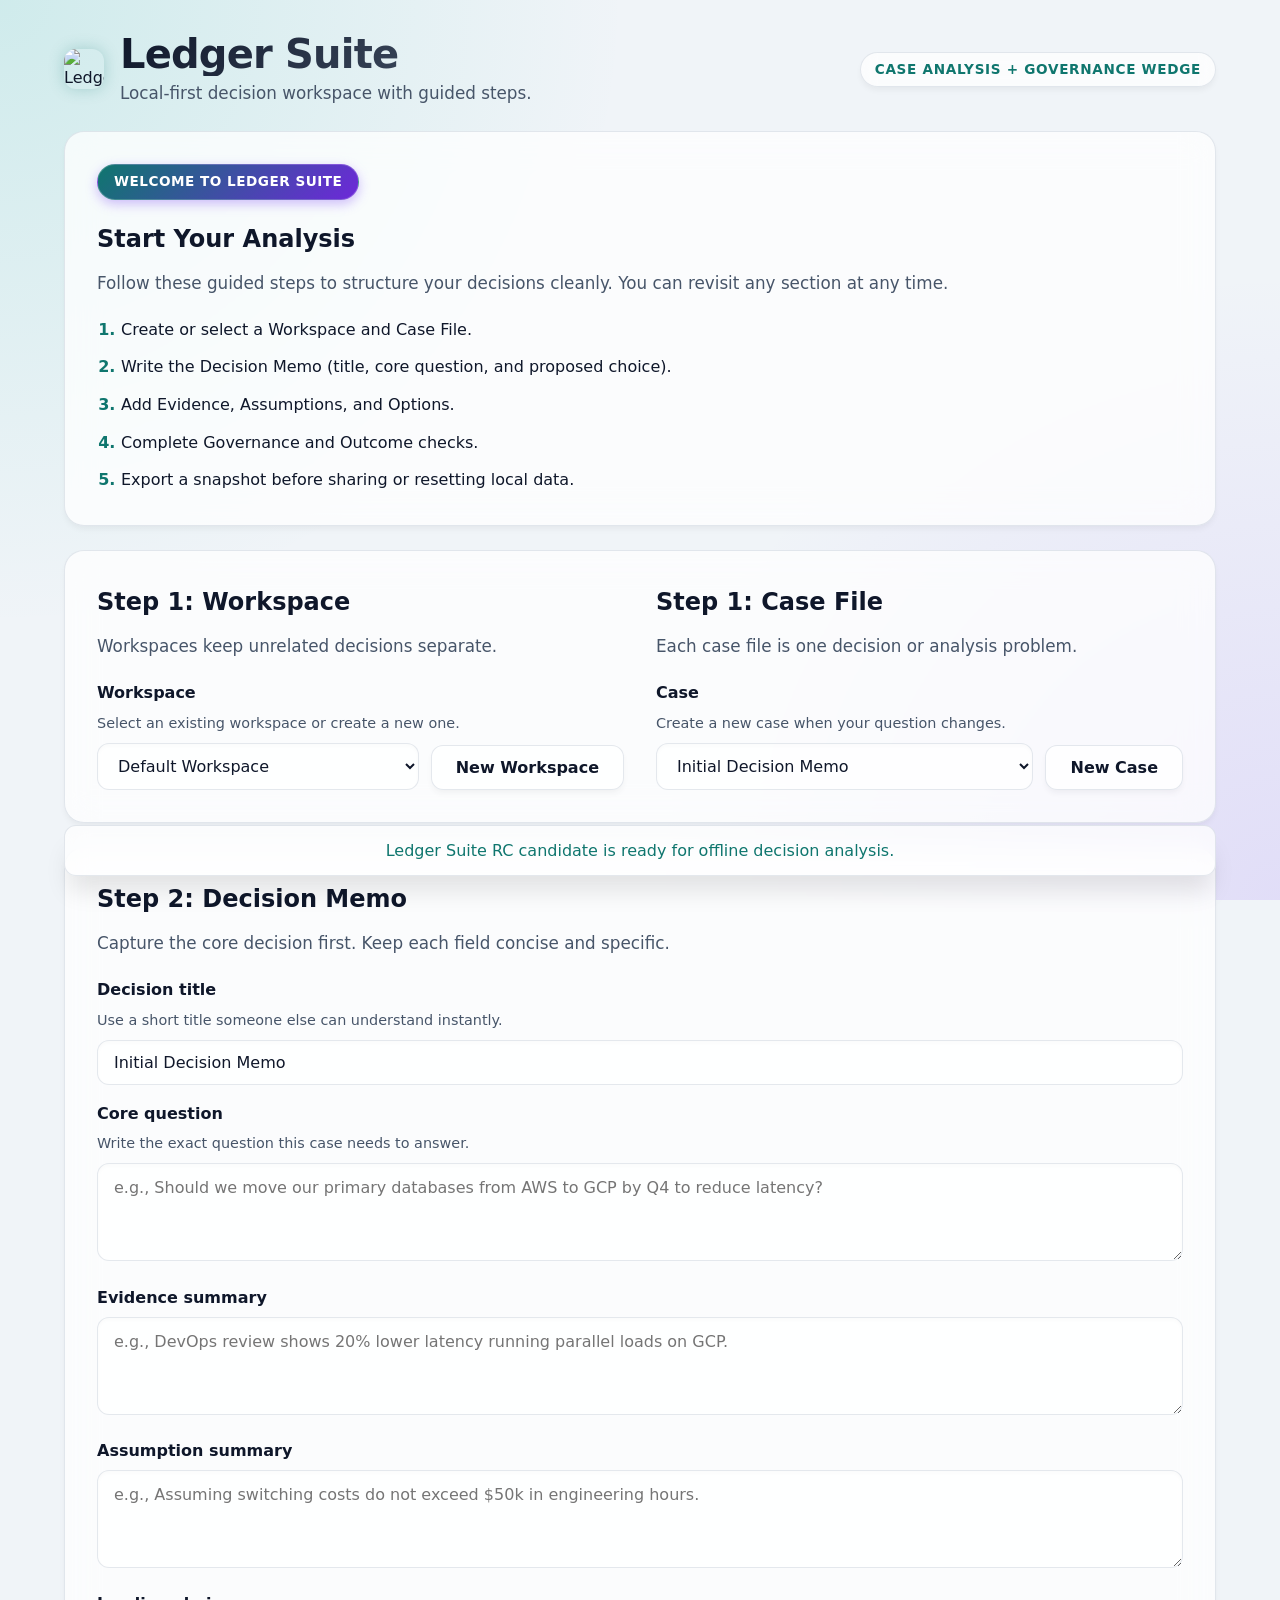
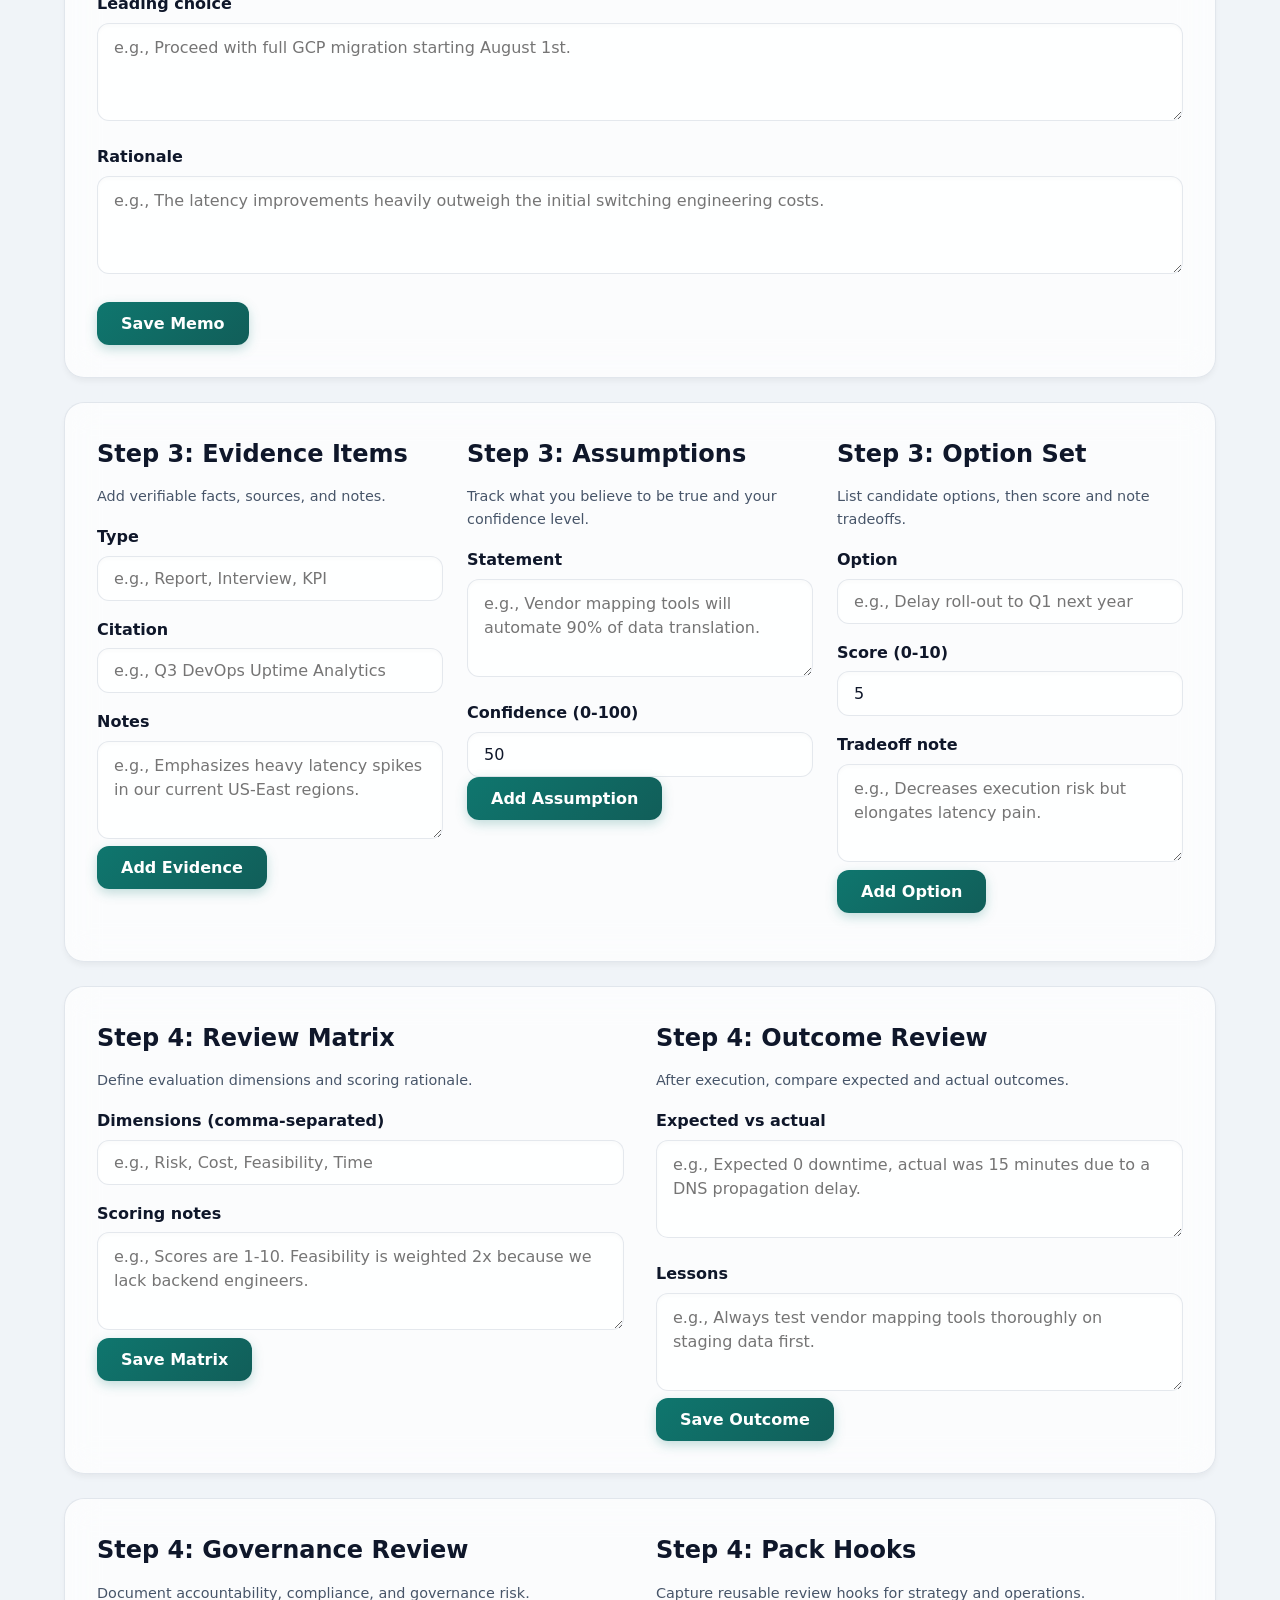
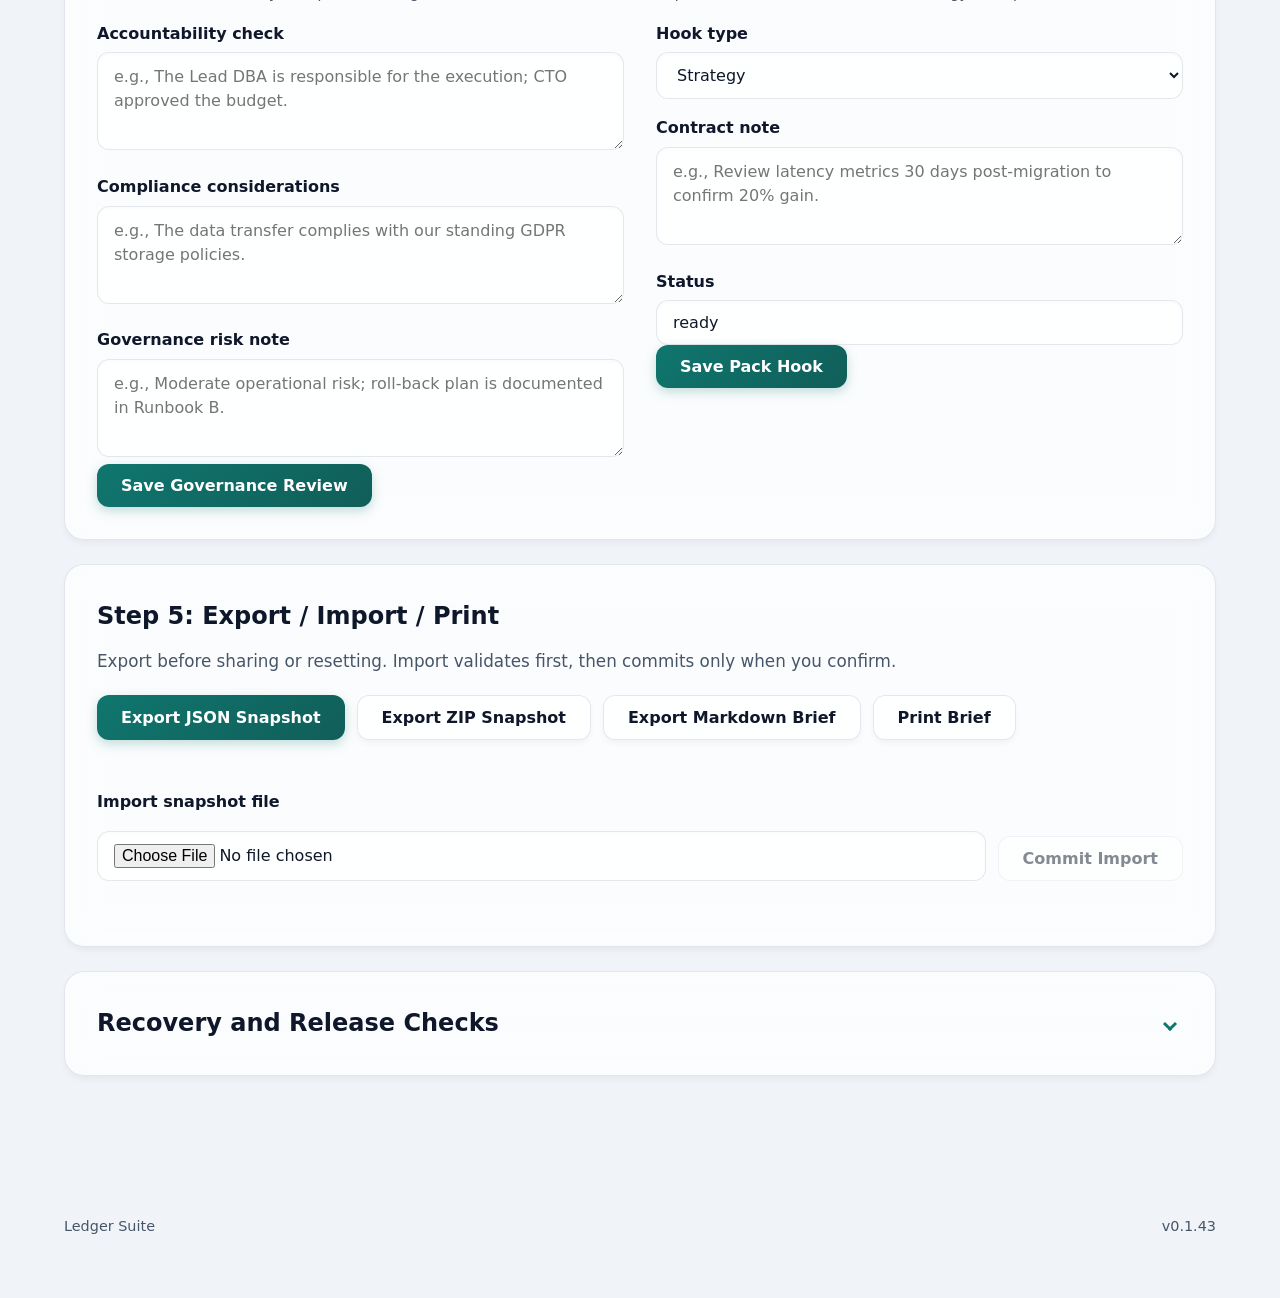
==== commit 0f17c1c1: "[Enhancement] (v0.1.43) **Context** * **Analysis:** The `app.js` version was misaligned with `index." ====
--- a/index.html
+++ b/index.html
@@ -249,7 +249,7 @@
 
     <footer>
       <span>Ledger Suite</span>
-      <span id="app-version">v0.1.42</span>
+      <span id="app-version">v0.1.43</span>
     </footer>
 
     <script src="app.js" defer></script>
--- a/styles.css
+++ b/styles.css
@@ -293,6 +293,14 @@
 button {
   font-family: inherit;
   font-size: 1rem;
+}
+
+button,
+a,
+summary,
+input,
+textarea,
+select {
   touch-action: manipulation;
 }
 
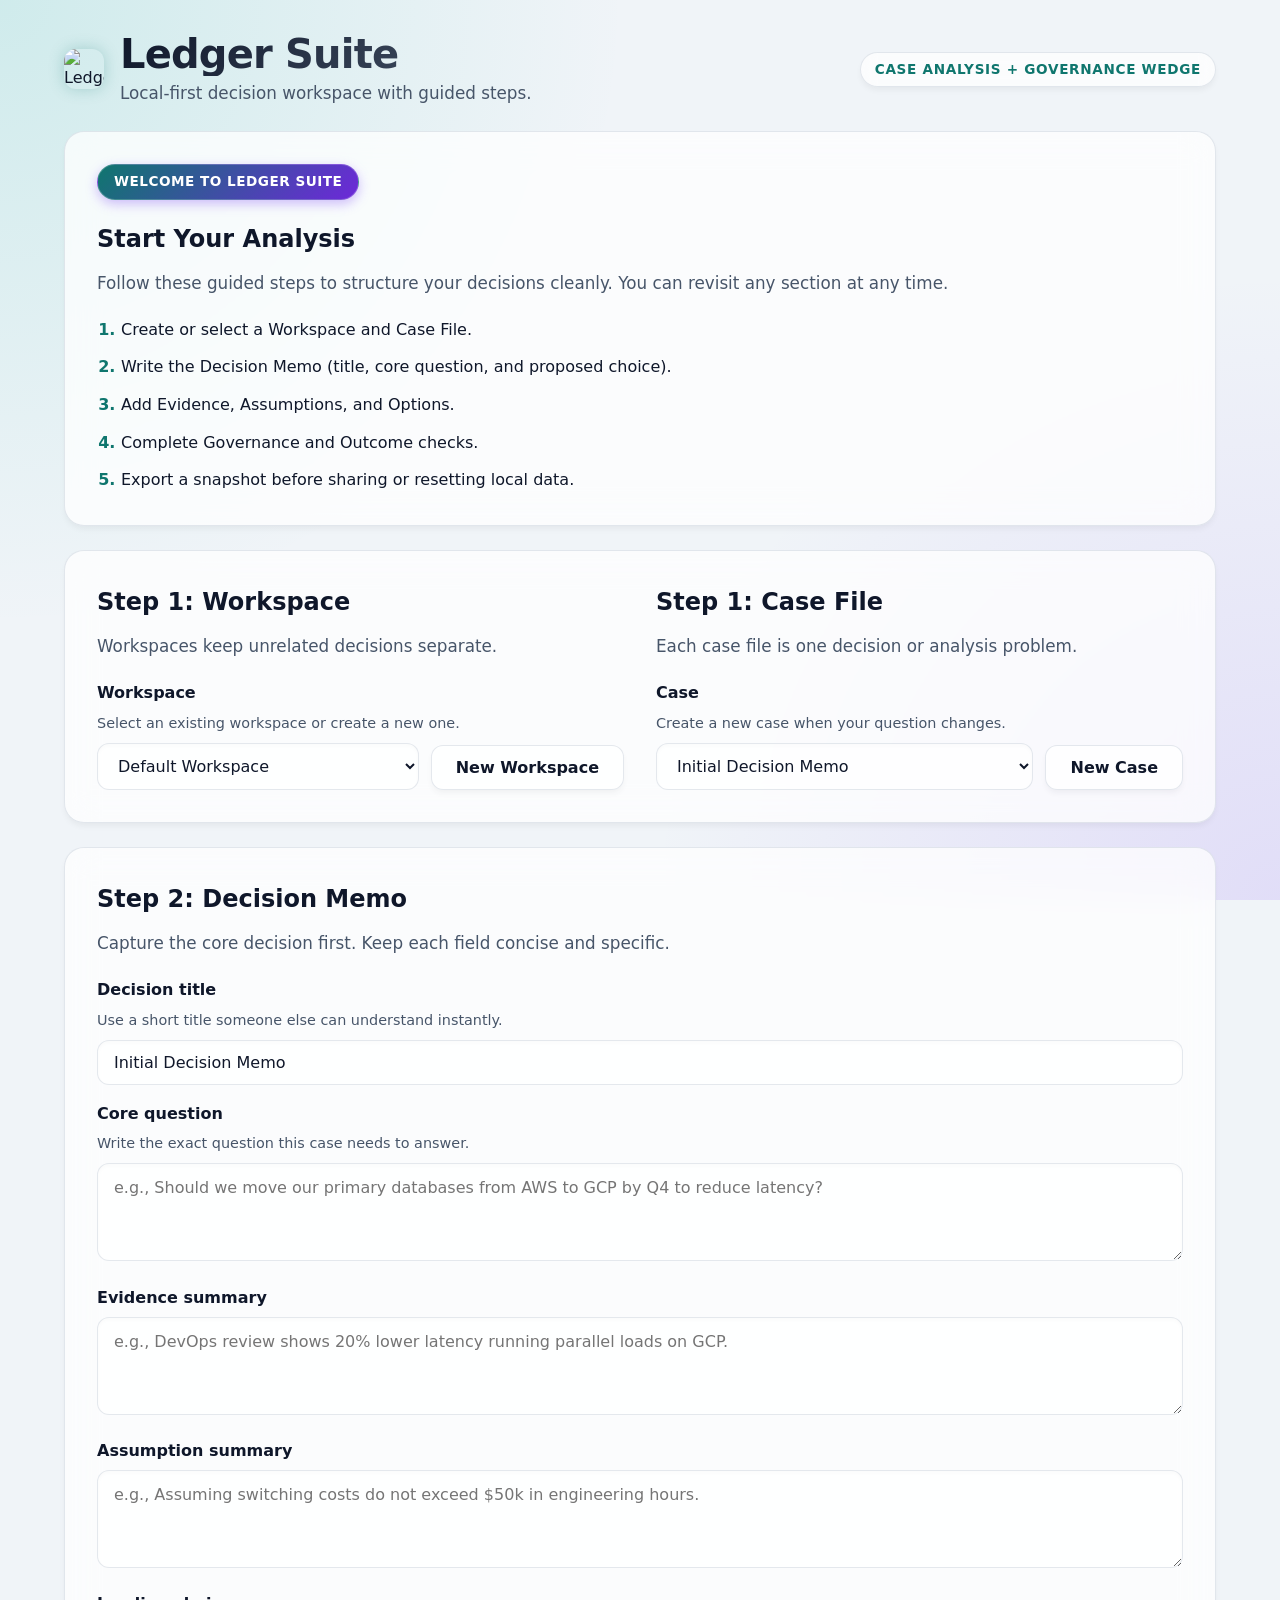
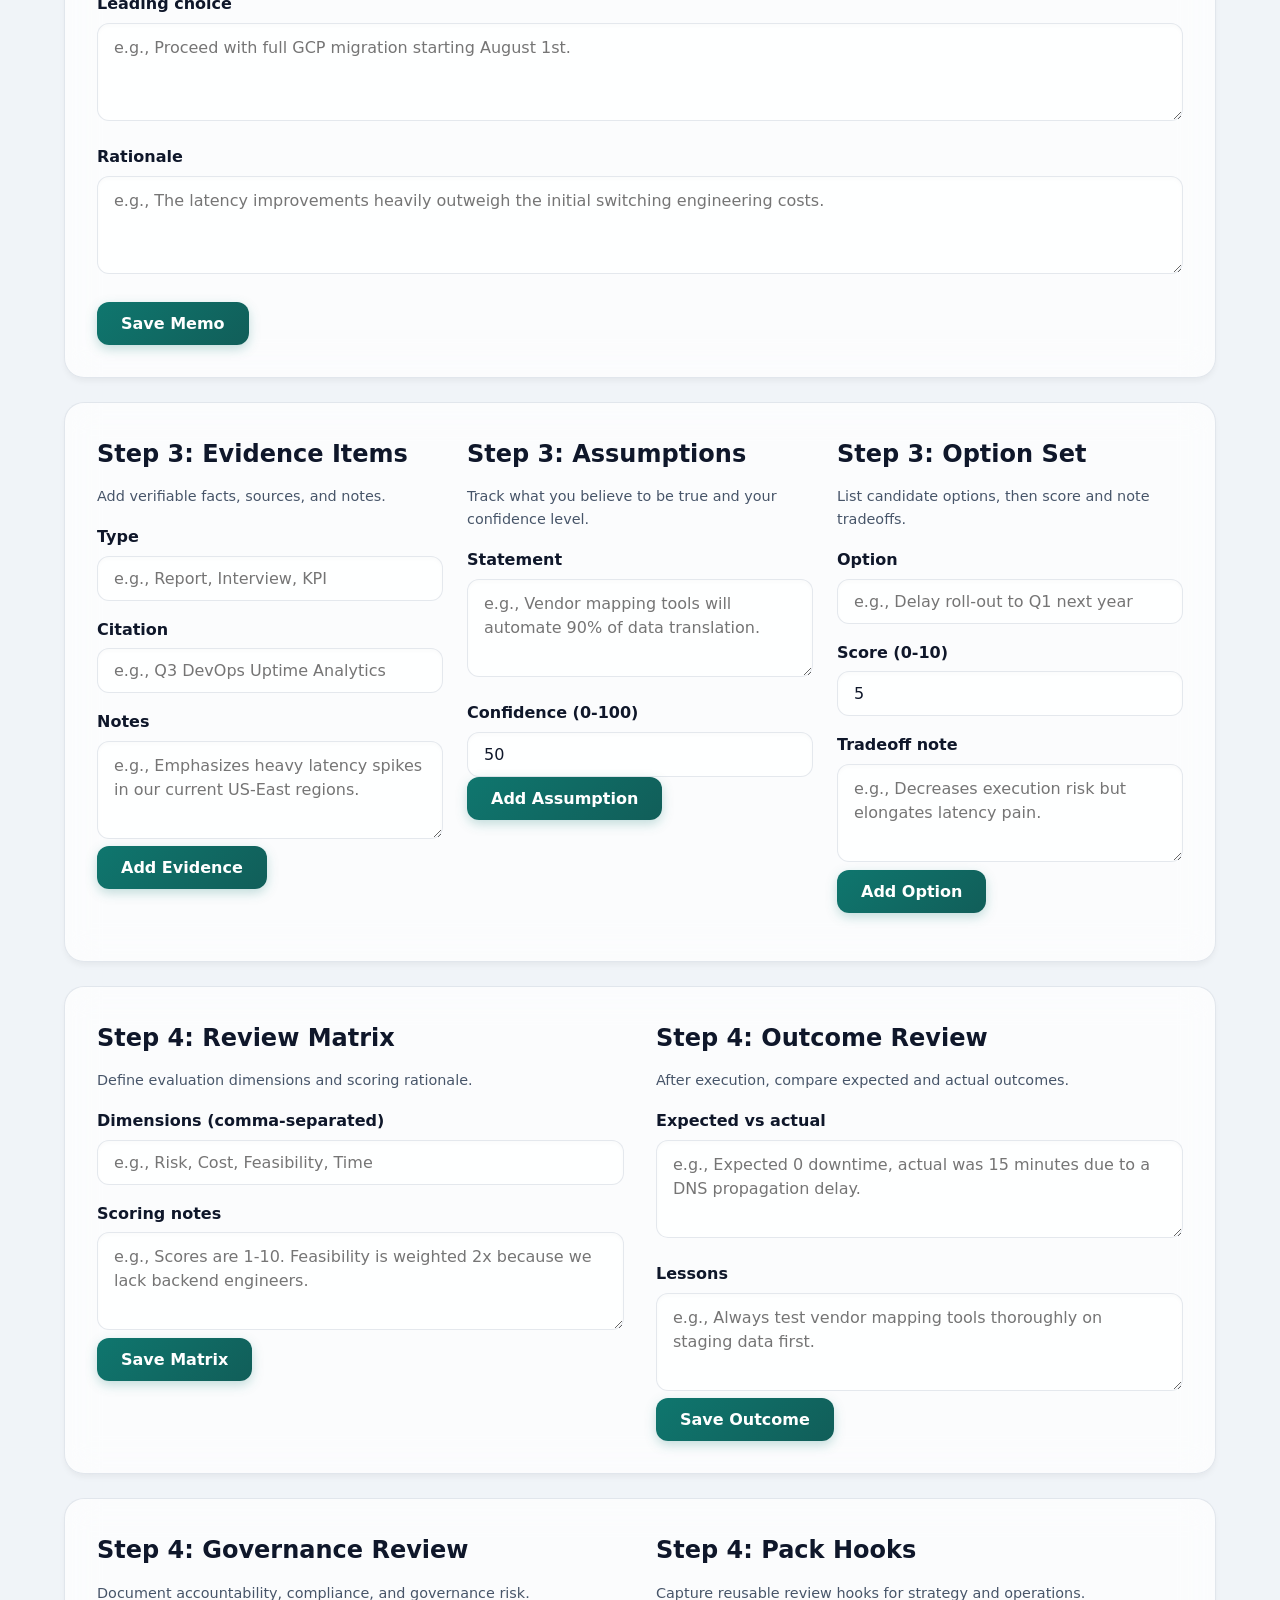
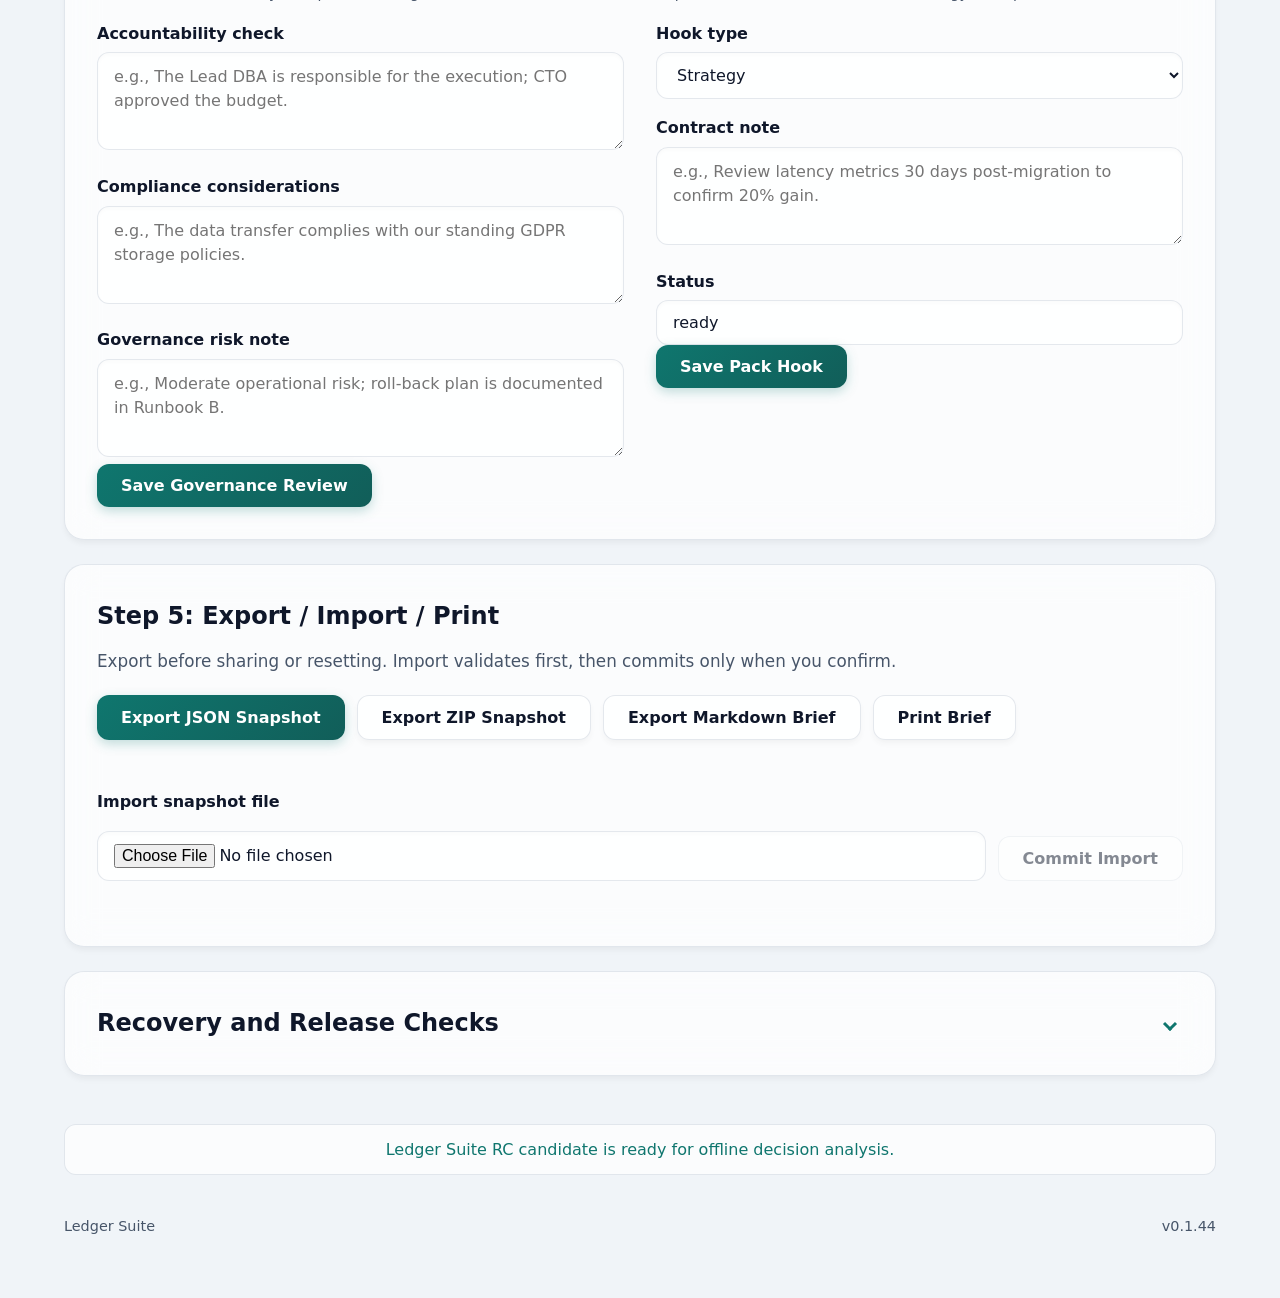
==== commit c23a00d9: "Sync version numbers to v0.1.44 across all manifest, scripts, and documentation files Co-authored-by" ====
--- a/index.html
+++ b/index.html
@@ -249,7 +249,7 @@
 
     <footer>
       <span>Ledger Suite</span>
-      <span id="app-version">v0.1.43</span>
+      <span id="app-version">v0.1.44</span>
     </footer>
 
     <script src="app.js" defer></script>
--- a/styles.css
+++ b/styles.css
@@ -446,12 +446,6 @@
   background: var(--surface);
   border-radius: var(--radius-md);
   border: 1px solid var(--surface-border);
-  backdrop-filter: blur(12px);
-  -webkit-backdrop-filter: blur(12px);
-  position: sticky;
-  bottom: 24px;
-  z-index: 10;
-  box-shadow: var(--shadow-lg);
   margin-top: 24px;
 }
 
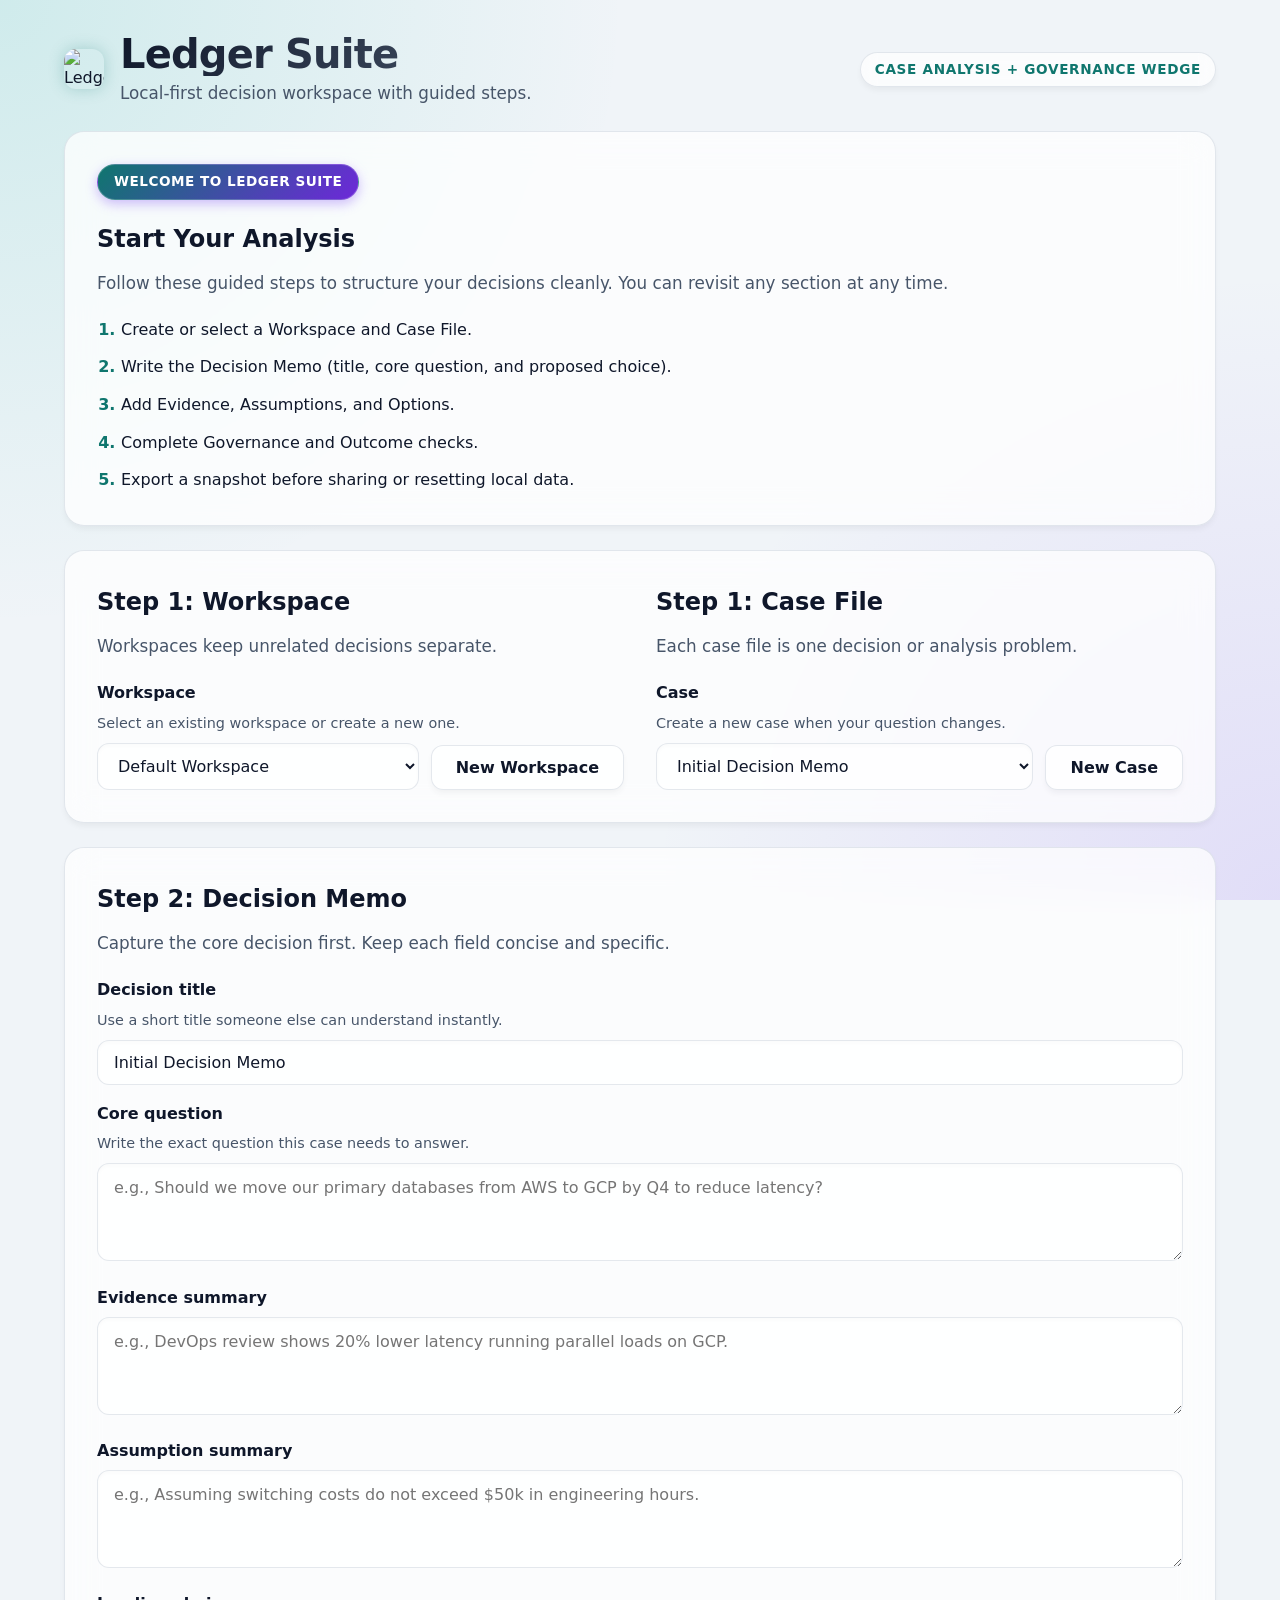
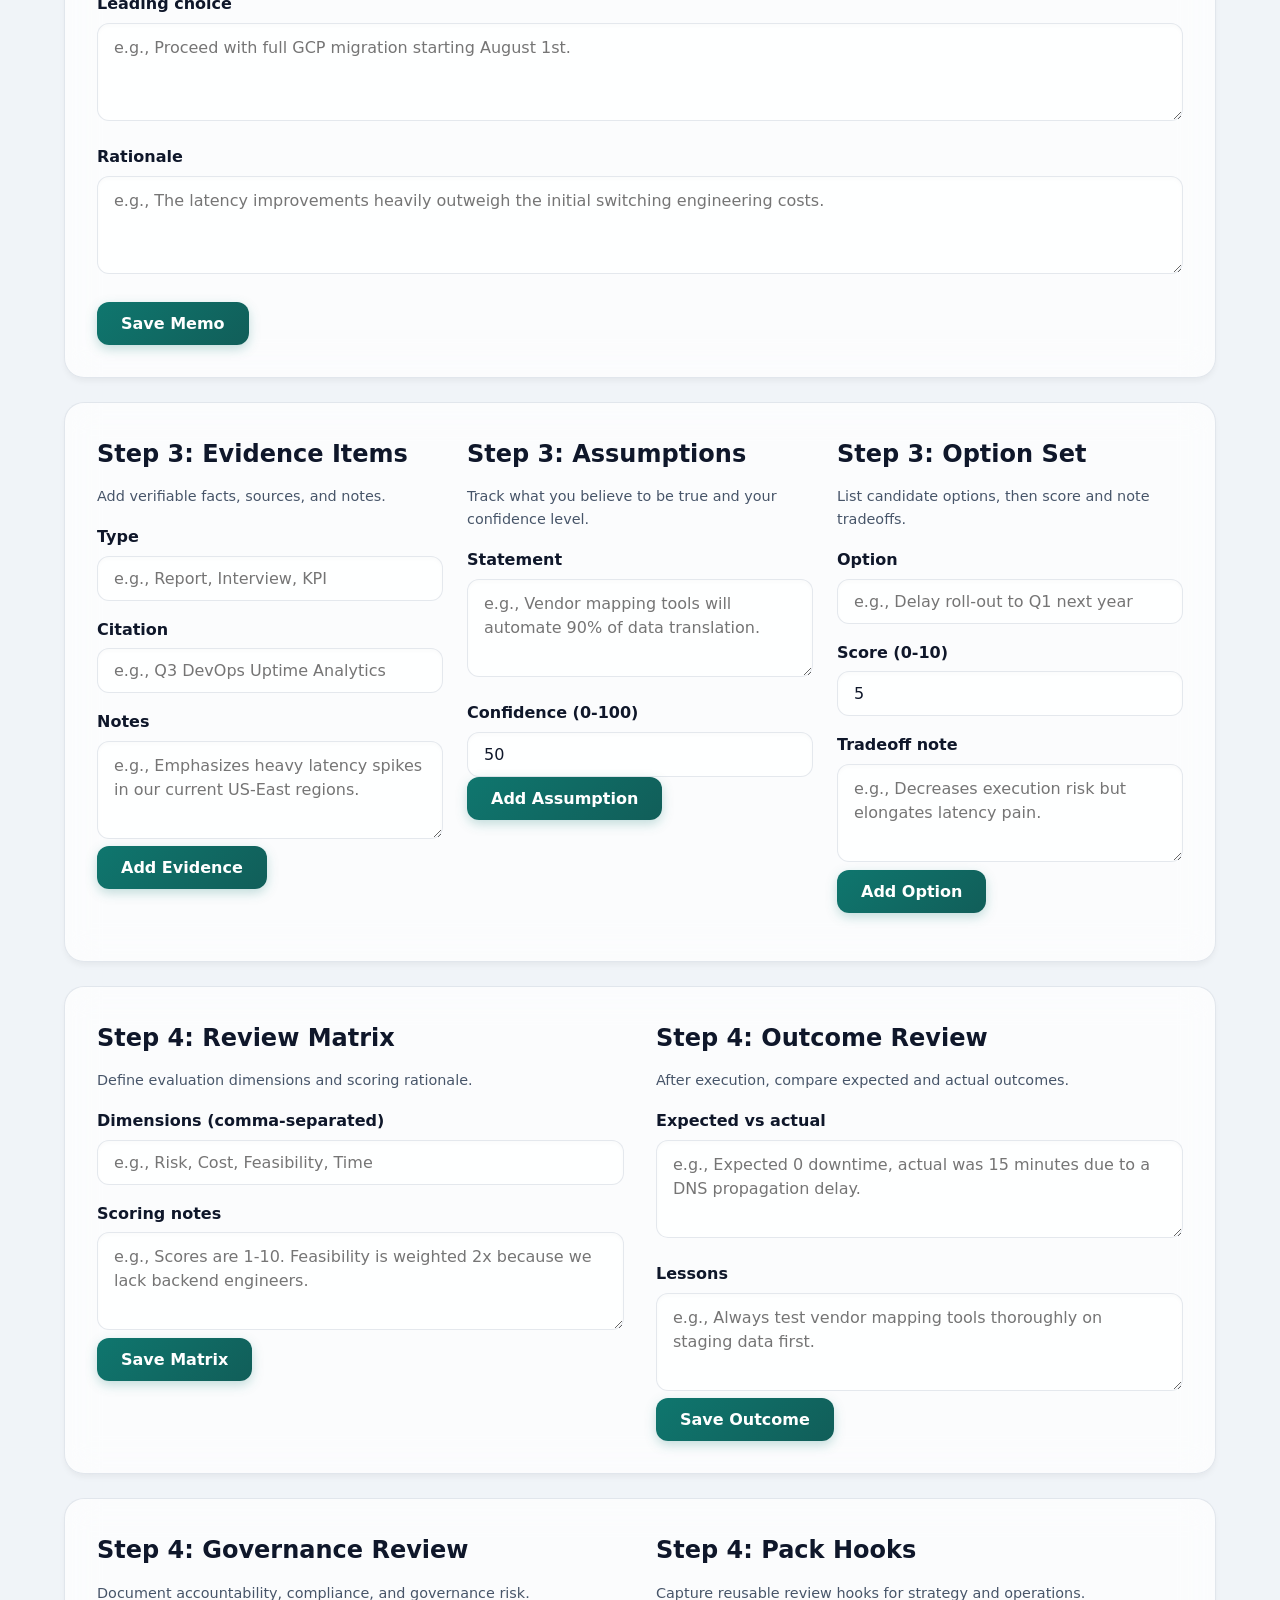
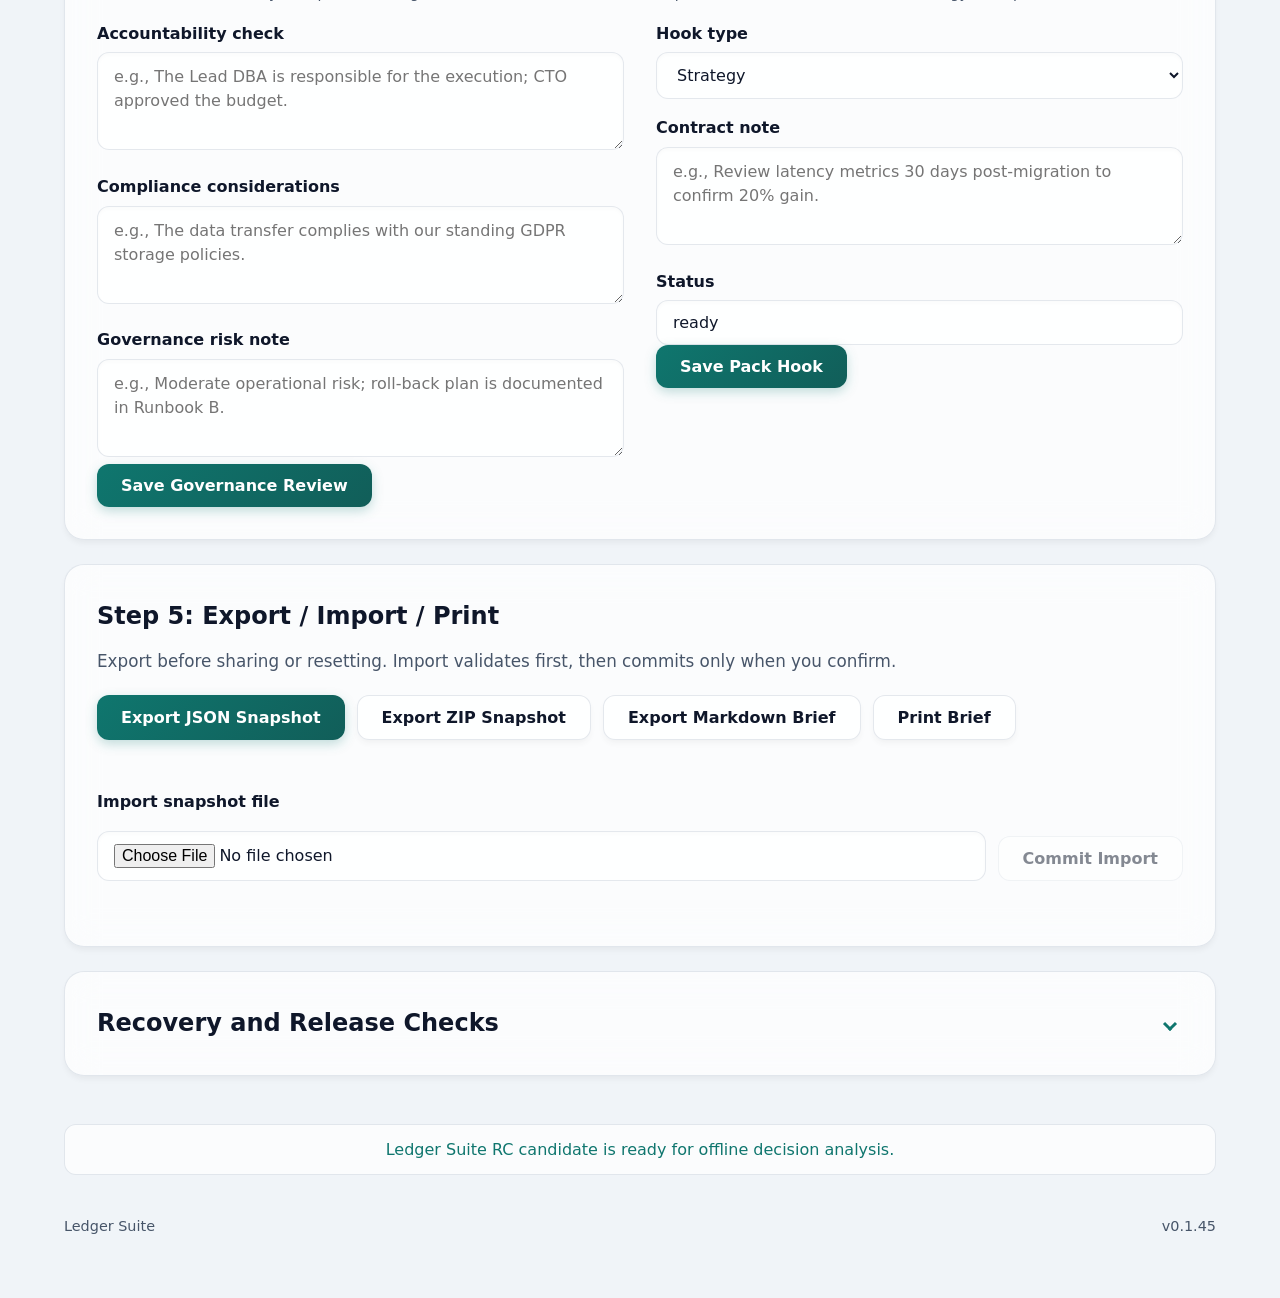
==== commit 07489c33: "[Enhancement] (v0.1.45) Add missing elements to RC check Co-authored-by: google-labs-jules[bot] <161" ====
--- a/index.html
+++ b/index.html
@@ -230,7 +230,7 @@
         </summary>
         <div class="panel-content">
           <p class="inline-help">Use these controls if local data is inconsistent, storage is full, or an update is pending.</p>
-        <p id="storage-health">Storage usage: checking...</p>
+        <p id="storage-health" aria-live="polite">Storage usage: checking...</p>
         <div class="actions">
           <button type="button" id="run-repair-btn" class="secondary">Run Integrity Repair</button>
           <button type="button" id="reset-local-btn" class="secondary">Reset Local Data</button>
@@ -238,7 +238,7 @@
           <button type="button" id="run-rc-check-btn">Run RC Check</button>
           <button type="button" id="apply-update-btn" disabled>Apply Update</button>
         </div>
-        <p id="rc-check-output" class="status"></p>
+        <p id="rc-check-output" class="status" aria-live="polite"></p>
         </div>
       </details>
 
@@ -249,7 +249,7 @@
 
     <footer>
       <span>Ledger Suite</span>
-      <span id="app-version">v0.1.44</span>
+      <span id="app-version">v0.1.45</span>
     </footer>
 
     <script src="app.js" defer></script>
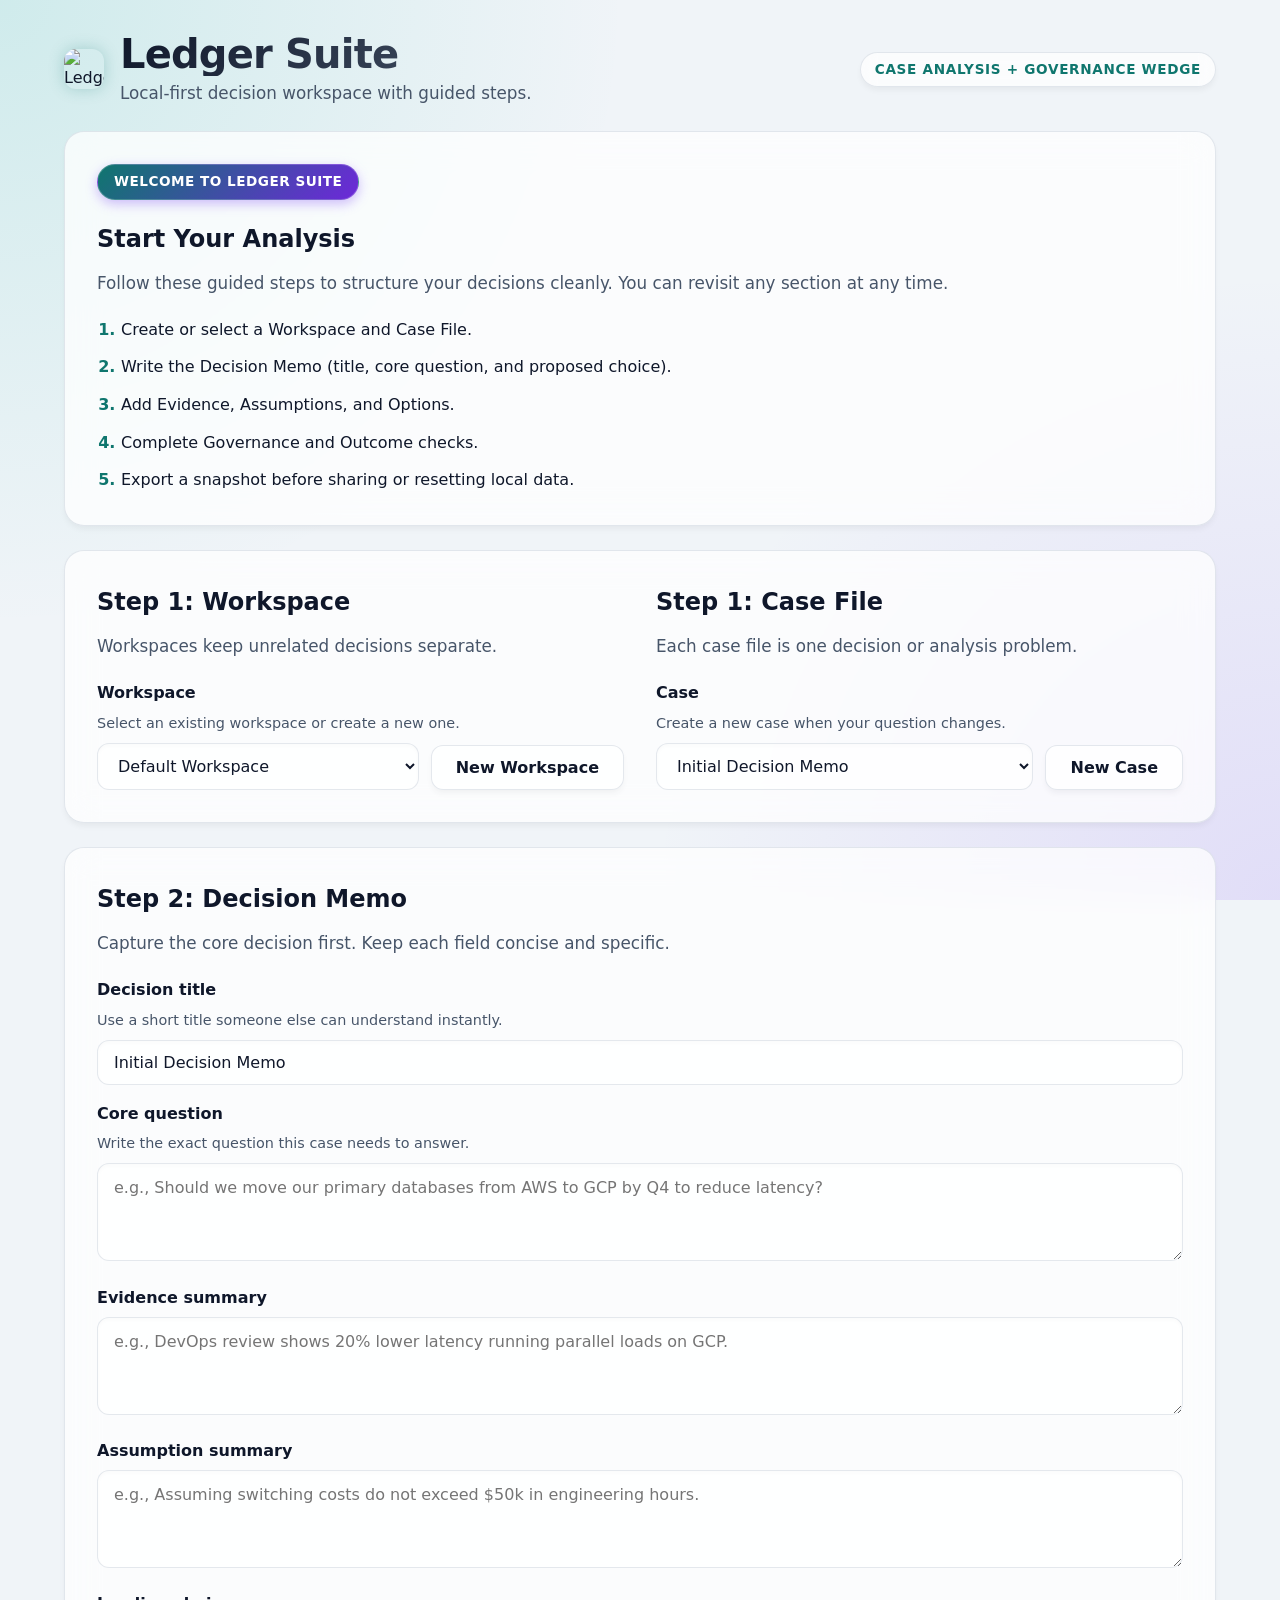
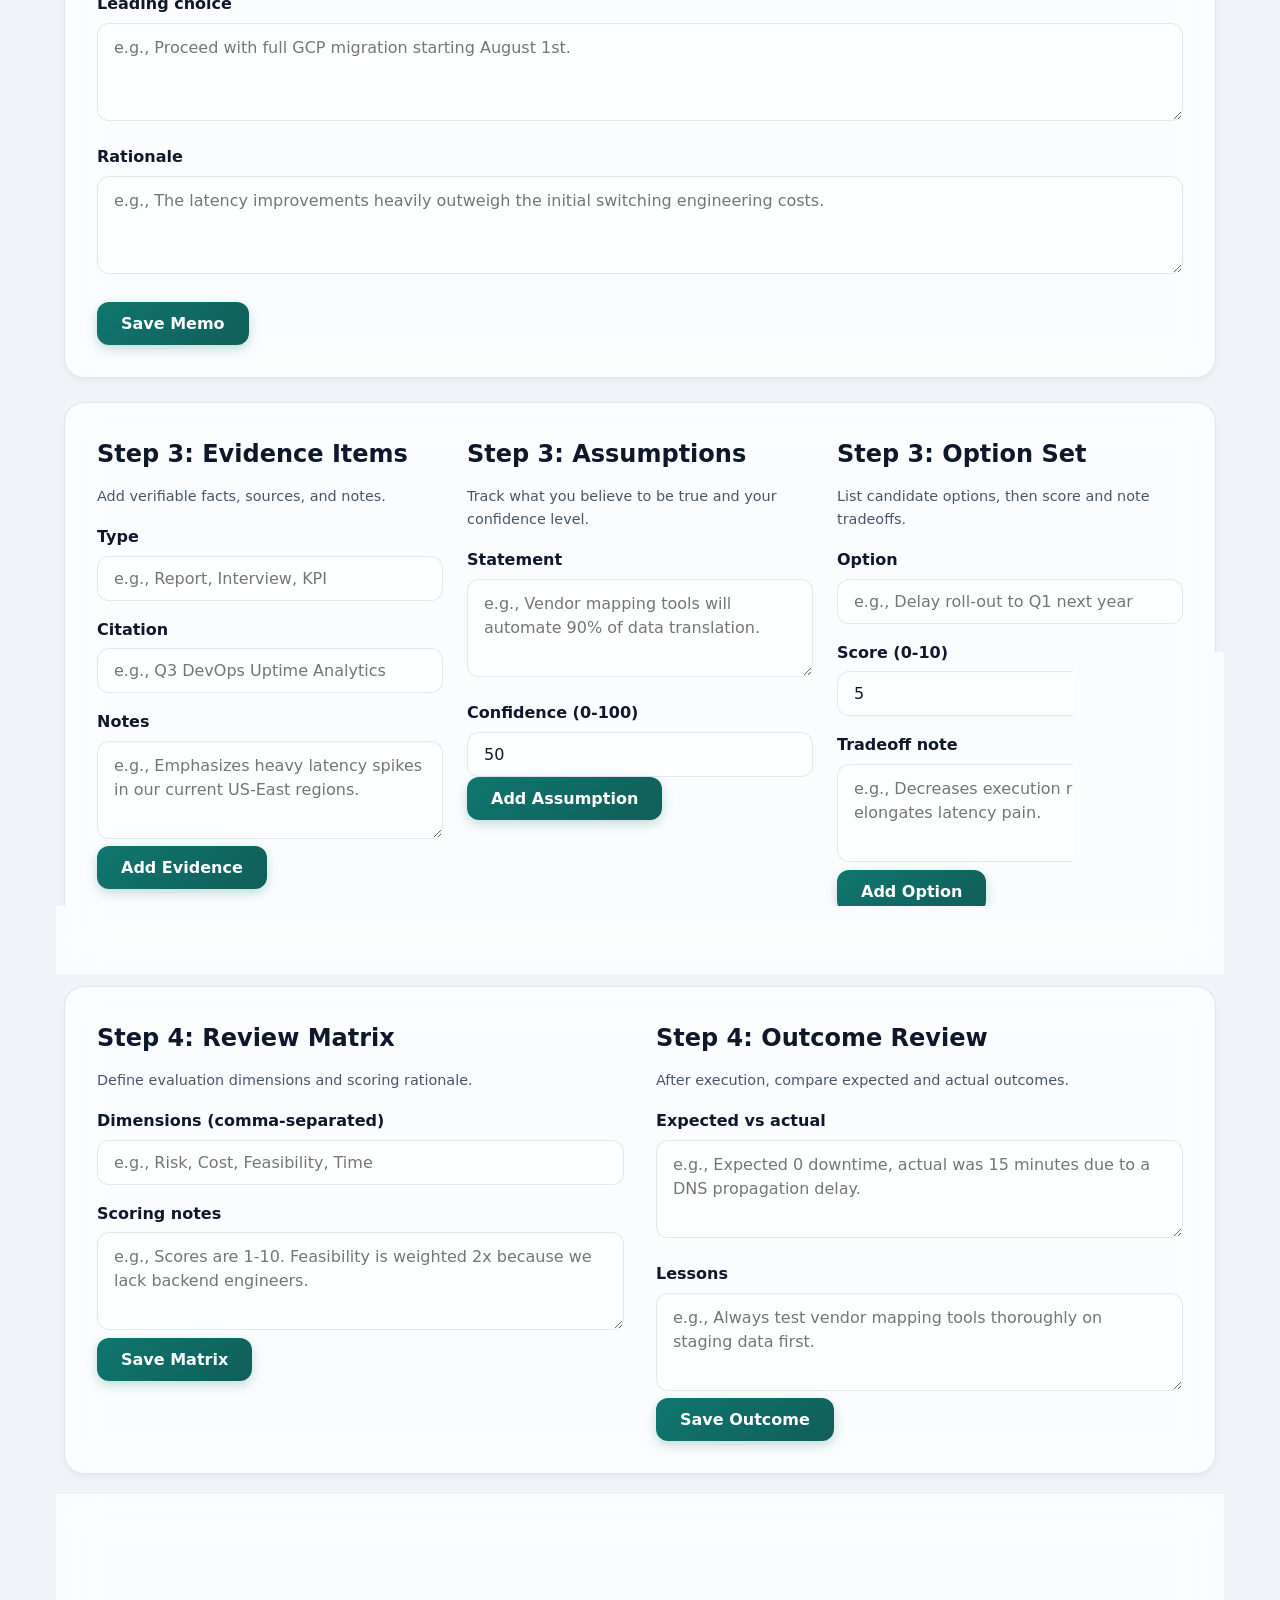
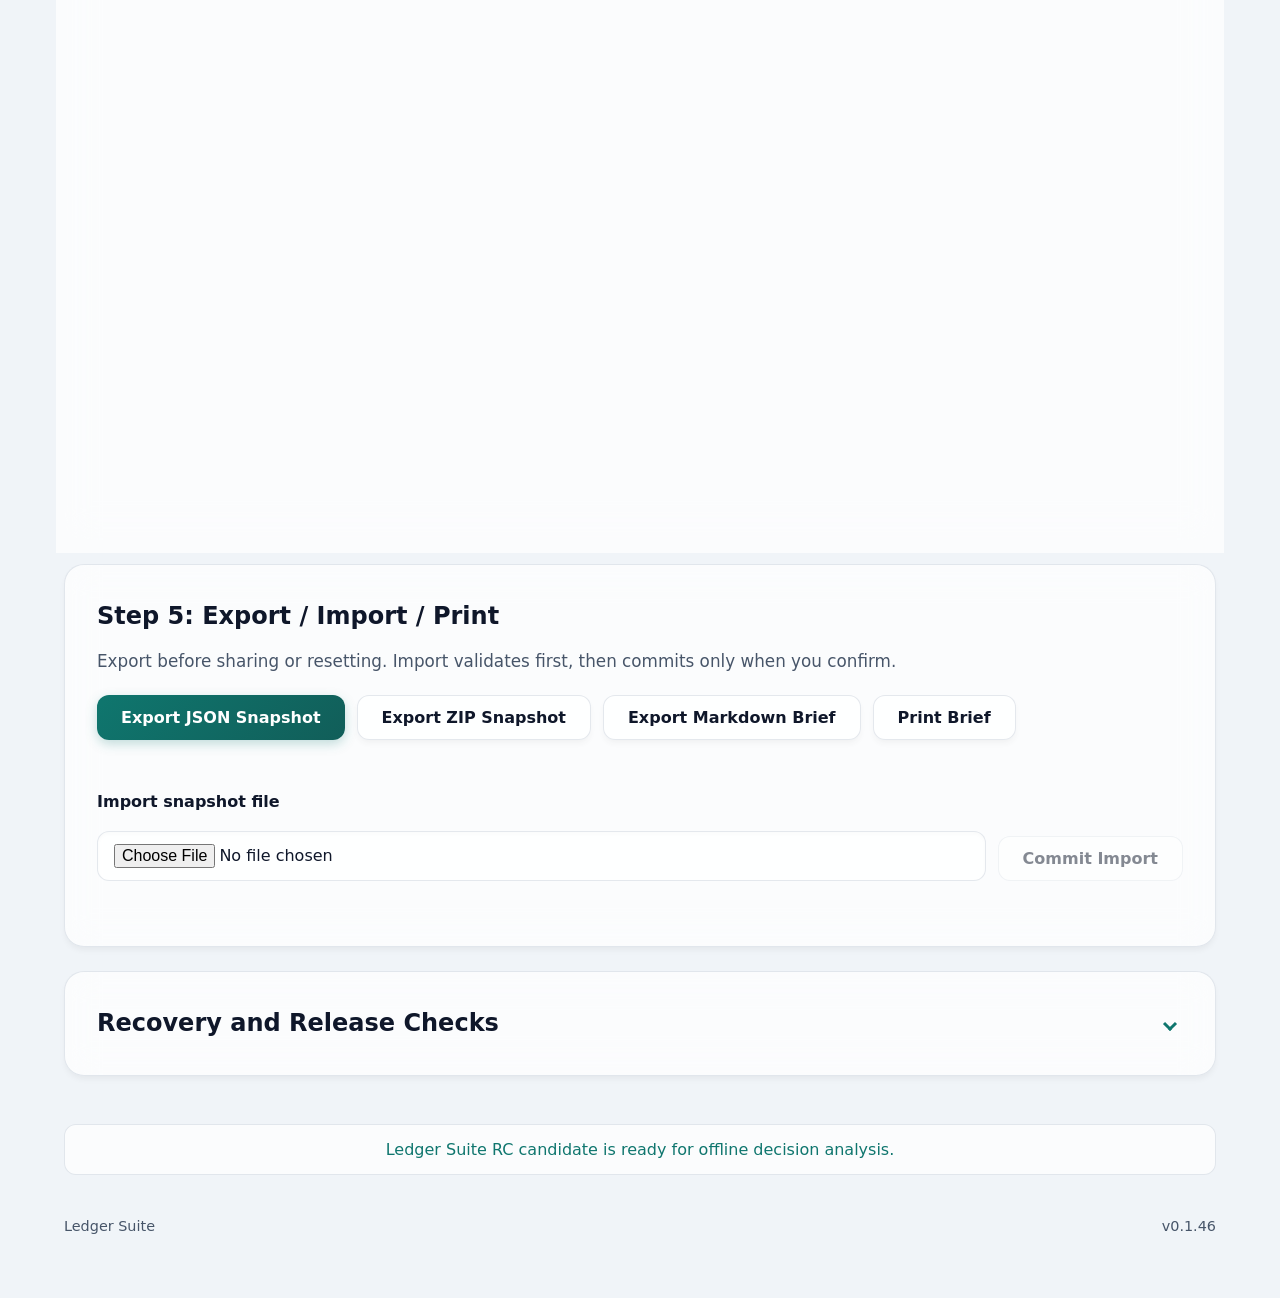
==== commit 05869cda: "[Critical Fix] (v0.1.46) **Context** * **Analysis:** Discovered instances of `.innerHTML` being used" ====
--- a/index.html
+++ b/index.html
@@ -249,7 +249,7 @@
 
     <footer>
       <span>Ledger Suite</span>
-      <span id="app-version">v0.1.45</span>
+      <span id="app-version">v0.1.46</span>
     </footer>
 
     <script src="app.js" defer></script>
